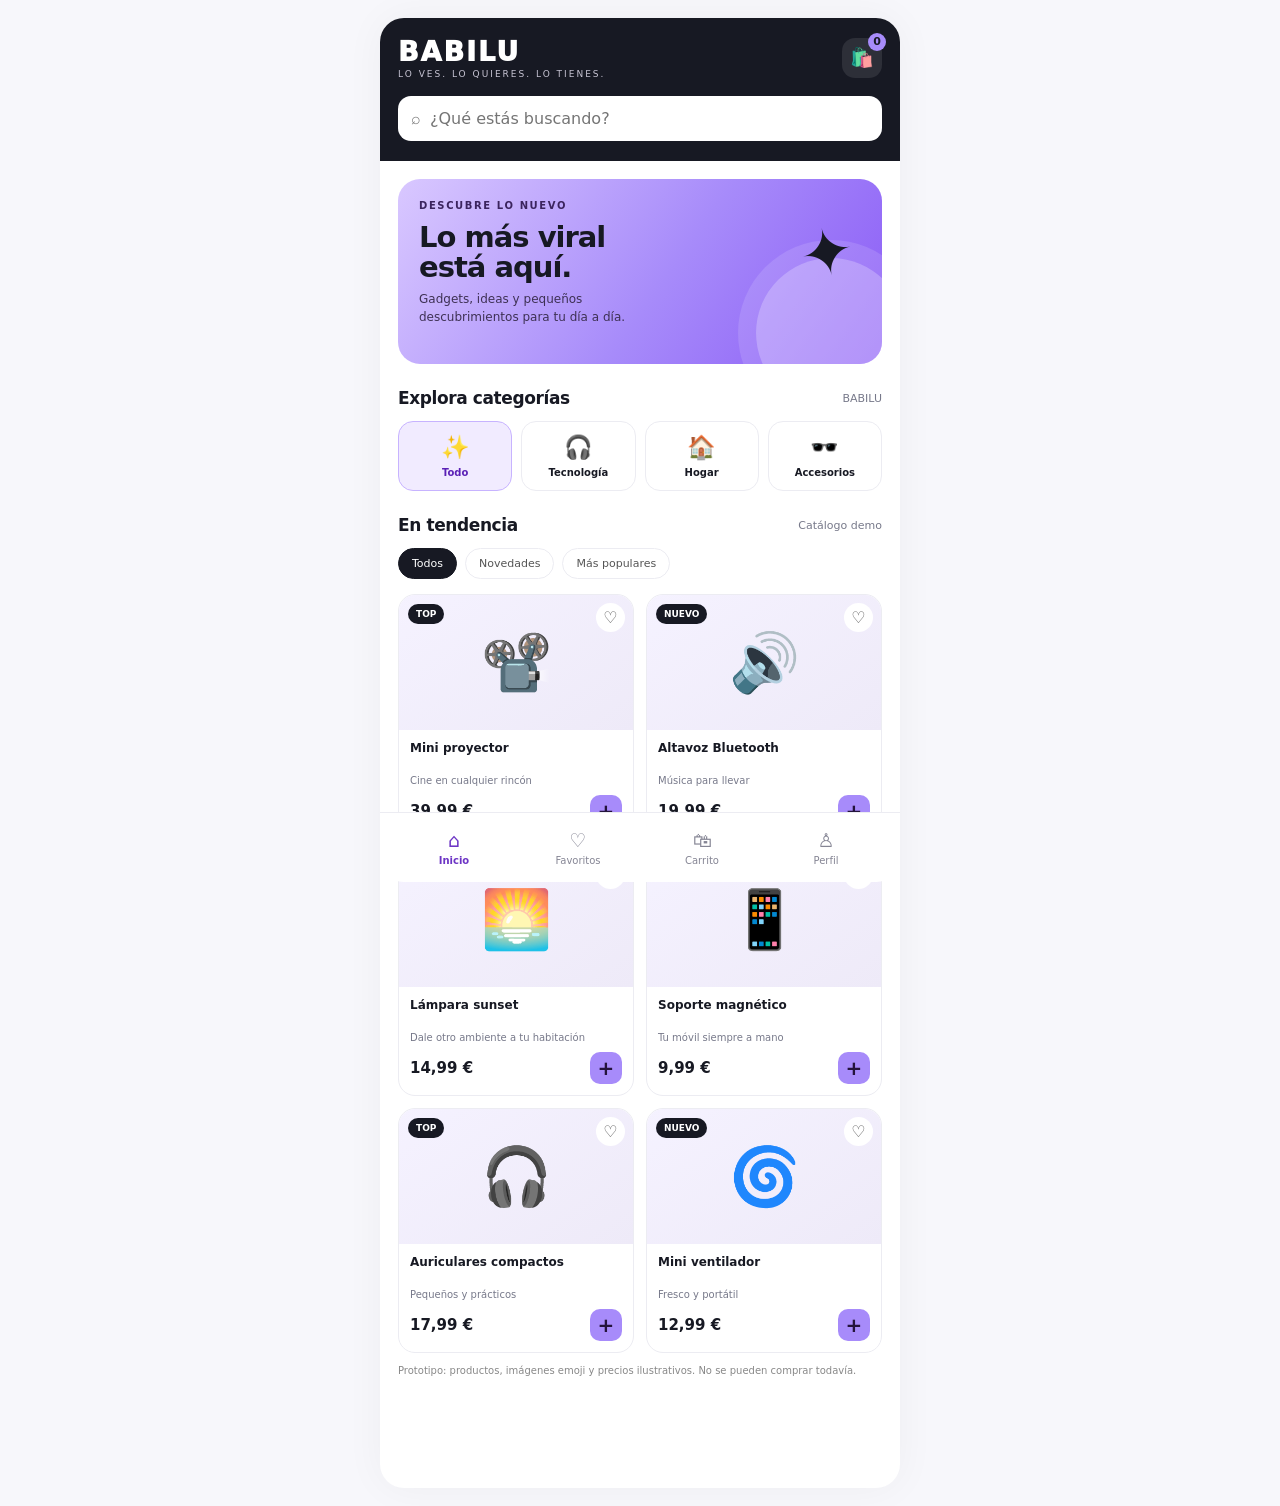
==== index.html @ 2ee62266 "Add files via upload" ====
<!DOCTYPE html>
<html lang="es">
<head>
<meta charset="UTF-8">
<meta name="viewport" content="width=device-width, initial-scale=1, viewport-fit=cover">
<meta name="theme-color" content="#171923">
<meta name="description" content="BABILU: descubre gadgets y productos virales.">
<link rel="manifest" href="manifest.webmanifest">
<title>BABILU — Lo ves. Lo quieres.</title>
<style>
:root{--ink:#171923;--purple:#a78bfa;--purple-dark:#7c3aed;--bg:#f7f7fb;--muted:#77798a;--line:#ececf2;--white:#fff}
*{box-sizing:border-box}body{margin:0;background:var(--bg);color:var(--ink);font-family:Inter,ui-sans-serif,system-ui,-apple-system,BlinkMacSystemFont,"Segoe UI",sans-serif}
button,input{font:inherit}button{cursor:pointer}.app{max-width:520px;min-height:100vh;margin:auto;background:#fff;box-shadow:0 0 40px #1719230b;padding-bottom:82px}
header{background:var(--ink);color:#fff;padding:18px 18px 20px;position:sticky;top:0;z-index:5}
.top{display:flex;align-items:center;justify-content:space-between}.logo{font-size:27px;font-weight:950;letter-spacing:2px}.tag{font-size:9px;letter-spacing:2px;color:#c8c5d4;margin-top:2px}.iconbtn{border:0;background:#ffffff18;color:#fff;width:40px;height:40px;border-radius:13px;font-size:19px;position:relative}
.count{position:absolute;right:-4px;top:-5px;background:var(--purple);color:#171923;border-radius:20px;min-width:18px;height:18px;font-size:11px;font-weight:800;display:grid;place-items:center}
.search{margin-top:17px;background:#fff;border-radius:13px;display:flex;align-items:center;padding:0 13px;gap:9px;color:#777}.search input{border:0;outline:0;width:100%;padding:13px 0;color:#171923;background:transparent}
main{padding:18px}.hero{background:linear-gradient(125deg,#d9c8ff,#a78bfa 55%,#8b5cf6);border-radius:22px;padding:21px;overflow:hidden;position:relative;min-height:185px}
.eyebrow{font-size:10px;font-weight:900;letter-spacing:1.6px;color:#3b245e}.hero h1{font-size:29px;line-height:1.02;max-width:245px;margin:12px 0 8px;letter-spacing:-1px}.hero p{font-size:12px;max-width:220px;margin:0;color:#3e3154;line-height:1.5}.hero .orb{position:absolute;width:150px;height:150px;border-radius:50%;background:#ffffff55;right:-24px;bottom:-44px;box-shadow:0 0 0 18px #ffffff20}.hero .spark{position:absolute;right:28px;top:37px;font-size:64px;transform:rotate(-12deg)}
.sectionhead{display:flex;justify-content:space-between;align-items:center;margin:24px 0 13px}.sectionhead h2{font-size:17px;margin:0;letter-spacing:-.4px}.sub{font-size:11px;color:var(--muted)}
.categories{display:grid;grid-template-columns:repeat(4,1fr);gap:9px}.cat{border:1px solid var(--line);background:#fff;border-radius:15px;padding:12px 4px;text-align:center;color:var(--ink);font-size:10px;font-weight:750}.cat .emoji{display:block;font-size:23px;margin-bottom:6px}.cat.active{background:#f1ebff;border-color:#c7b3ff;color:#5b21b6}
.filters{display:flex;gap:8px;overflow:auto;padding-bottom:3px}.chip{white-space:nowrap;border:1px solid var(--line);background:#fff;border-radius:30px;padding:8px 13px;font-size:11px;color:#555}.chip.active{background:var(--ink);color:#fff;border-color:var(--ink)}
.products{display:grid;grid-template-columns:repeat(2,minmax(0,1fr));gap:12px}.product{border:1px solid var(--line);border-radius:17px;overflow:hidden;background:#fff;min-width:0}.visual{height:135px;display:grid;place-items:center;background:linear-gradient(145deg,#f5f2ff,#eeeaf8);font-size:57px;position:relative}.pill{position:absolute;top:9px;left:9px;background:#171923;color:#fff;border-radius:30px;padding:5px 8px;font-size:9px;font-weight:800}.heart{position:absolute;right:8px;top:8px;border:0;border-radius:50%;width:29px;height:29px;background:#fff;color:#555;font-size:16px}.heart.on{color:#e34d78}.info{padding:11px}.name{font-size:12px;font-weight:750;min-height:30px}.desc{font-size:10px;color:var(--muted);margin:4px 0 9px}.priceRow{display:flex;align-items:center;justify-content:space-between;gap:4px}.price{font-size:15px;font-weight:900}.add{border:0;background:var(--purple);color:#24133c;border-radius:10px;width:32px;height:32px;font-size:20px;font-weight:800}
.bottom{position:fixed;bottom:0;left:50%;transform:translateX(-50%);width:min(520px,100%);height:70px;padding:8px 12px calc(8px + env(safe-area-inset-bottom));background:#fff;border-top:1px solid var(--line);display:grid;grid-template-columns:repeat(4,1fr);z-index:10}.nav{border:0;background:transparent;color:#858594;font-size:10px;display:flex;flex-direction:column;align-items:center;justify-content:center;gap:4px}.nav b{font-size:19px;font-weight:500}.nav.active{color:#6d35c5;font-weight:850}
.panel{display:none}.panel.active{display:block}.empty{text-align:center;padding:45px 15px;color:var(--muted)}.empty .big{font-size:45px}.empty h3{color:var(--ink);margin:10px 0 5px}.cartrow{display:flex;align-items:center;gap:12px;border-bottom:1px solid var(--line);padding:13px 0}.miniemoji{width:54px;height:54px;border-radius:13px;background:#f1edfb;display:grid;place-items:center;font-size:27px}.grow{flex:1}.qty{display:flex;align-items:center;gap:9px}.qty button{border:1px solid var(--line);background:white;border-radius:8px;width:27px;height:27px}.primary{border:0;background:var(--ink);color:#fff;border-radius:13px;padding:14px;width:100%;font-weight:800;margin-top:15px}.note{font-size:10px;color:#888;line-height:1.5;margin-top:10px}.profilebox{background:#f5f1ff;border-radius:18px;padding:18px}.profilebox h2{margin:0 0 5px}.profilebox p{font-size:12px;color:#665b79;line-height:1.5}
@media(min-width:520px){body{padding:18px 0}.app{border-radius:24px;overflow:hidden;min-height:calc(100vh - 36px)}.bottom{bottom:18px;border-radius:0 0 24px 24px}}
</style>
</head>
<body>
<div class="app">
<header>
  <div class="top">
    <div><div class="logo">BABILU</div><div class="tag">LO VES. LO QUIERES. LO TIENES.</div></div>
    <button class="iconbtn" aria-label="Ver carrito" onclick="show('cart')">🛍️<span class="count" id="count">0</span></button>
  </div>
  <label class="search">⌕ <input id="search" placeholder="¿Qué estás buscando?" oninput="renderProducts()"></label>
</header>
<main>
<section class="panel active" id="home">
  <div class="hero"><div class="eyebrow">DESCUBRE LO NUEVO</div><h1>Lo más viral está aquí.</h1><p>Gadgets, ideas y pequeños descubrimientos para tu día a día.</p><div class="orb"></div><div class="spark">✦</div></div>
  <div class="sectionhead"><h2>Explora categorías</h2><span class="sub">BABILU</span></div>
  <div class="categories" id="categories">
    <button class="cat active" onclick="setCategory('Todos',this)"><span class="emoji">✨</span>Todo</button>
    <button class="cat" onclick="setCategory('Tecnología',this)"><span class="emoji">🎧</span>Tecnología</button>
    <button class="cat" onclick="setCategory('Hogar',this)"><span class="emoji">🏠</span>Hogar</button>
    <button class="cat" onclick="setCategory('Accesorios',this)"><span class="emoji">🕶️</span>Accesorios</button>
  </div>
  <div class="sectionhead"><h2>En tendencia</h2><span class="sub">Catálogo demo</span></div>
  <div class="filters">
    <button class="chip active" onclick="setFilter('Todos',this)">Todos</button>
    <button class="chip" onclick="setFilter('Novedad',this)">Novedades</button>
    <button class="chip" onclick="setFilter('Popular',this)">Más populares</button>
  </div>
  <div class="products" id="products" style="margin-top:12px"></div>
  <p class="note">Prototipo: productos, imágenes emoji y precios ilustrativos. No se pueden comprar todavía.</p>
</section>
<section class="panel" id="cart">
  <div class="sectionhead"><h2>Tu carrito</h2><span class="sub" id="cartcount">0 artículos</span></div>
  <div id="cartitems"></div><div id="carttotal"></div>
  <p class="note">El checkout y los pagos se conectarán cuando configuremos un proveedor de pagos y el negocio esté listo para vender.</p>
</section>
<section class="panel" id="favs">
  <div class="sectionhead"><h2>Tus favoritos</h2></div><div class="products" id="favoriteitems"></div>
</section>
<section class="panel" id="profile">
  <div class="profilebox"><h2>Hola, bienvenido a BABILU 👋</h2><p>Tu espacio para descubrir productos que están dando que hablar.</p></div>
  <div class="sectionhead"><h2>Tu cuenta</h2></div>
  <div class="cartrow"><div class="miniemoji">📦</div><div class="grow"><b>Mis pedidos</b><div class="sub">Aquí aparecerán tus compras.</div></div>›</div>
  <div class="cartrow"><div class="miniemoji">❤️</div><div class="grow"><b>Lista de favoritos</b><div class="sub">Guarda productos para después.</div></div>›</div>
  <p class="note">El registro de clientes se añadirá en una siguiente fase.</p>
</section>
</main>
<nav class="bottom">
  <button class="nav active" onclick="show('home',this)"><b>⌂</b>Inicio</button>
  <button class="nav" onclick="show('favs',this)"><b>♡</b>Favoritos</button>
  <button class="nav" onclick="show('cart',this)"><b>🛍</b>Carrito</button>
  <button class="nav" onclick="show('profile',this)"><b>♙</b>Perfil</button>
</nav>
</div>
<script>
const products=[
{id:1,name:"Mini proyector",desc:"Cine en cualquier rincón",price:39.99,emoji:"📽️",cat:"Tecnología",tag:"Popular"},
{id:2,name:"Altavoz Bluetooth",desc:"Música para llevar",price:19.99,emoji:"🔊",cat:"Tecnología",tag:"Novedad"},
{id:3,name:"Lámpara sunset",desc:"Dale otro ambiente a tu habitación",price:14.99,emoji:"🌅",cat:"Hogar",tag:"Popular"},
{id:4,name:"Soporte magnético",desc:"Tu móvil siempre a mano",price:9.99,emoji:"📱",cat:"Accesorios",tag:"Novedad"},
{id:5,name:"Auriculares compactos",desc:"Pequeños y prácticos",price:17.99,emoji:"🎧",cat:"Tecnología",tag:"Popular"},
{id:6,name:"Mini ventilador",desc:"Fresco y portátil",price:12.99,emoji:"🌀",cat:"Hogar",tag:"Novedad"}
];
let cart=JSON.parse(localStorage.getItem("babilu_cart")||"{}");
let favorites=JSON.parse(localStorage.getItem("babilu_favs")||"[]");
let category="Todos",filter="Todos",page="home";
const money=n=>n.toLocaleString("es-ES",{style:"currency",currency:"EUR"});
function save(){localStorage.setItem("babilu_cart",JSON.stringify(cart));localStorage.setItem("babilu_favs",JSON.stringify(favorites));updateCount()}
function updateCount(){document.getElementById("count").textContent=Object.values(cart).reduce((a,b)=>a+b,0)}
function card(p){return `<article class="product"><div class="visual"><span>${p.emoji}</span><span class="pill">${p.tag==="Popular"?"TOP": "NUEVO"}</span><button class="heart ${favorites.includes(p.id)?"on":""}" onclick="toggleFav(${p.id})">${favorites.includes(p.id)?"♥":"♡"}</button></div><div class="info"><div class="name">${p.name}</div><div class="desc">${p.desc}</div><div class="priceRow"><span class="price">${money(p.price)}</span><button class="add" onclick="add(${p.id})" aria-label="Añadir ${p.name}">+</button></div></div></article>`}
function renderProducts(){let q=(document.getElementById("search").value||"").toLowerCase();let list=products.filter(p=>(category==="Todos"||p.cat===category)&&(filter==="Todos"||p.tag===filter)&&(p.name+" "+p.desc+" "+p.cat).toLowerCase().includes(q));document.getElementById("products").innerHTML=list.length?list.map(card).join(""):'<div class="empty" style="grid-column:1/-1">No encontramos productos con esa búsqueda.</div>'}
function setCategory(c,el){category=c;document.querySelectorAll(".cat").forEach(x=>x.classList.remove("active"));el.classList.add("active");renderProducts()}
function setFilter(f,el){filter=f;document.querySelectorAll(".chip").forEach(x=>x.classList.remove("active"));el.classList.add("active");renderProducts()}
function add(id){cart[id]=(cart[id]||0)+1;save();renderCart();toast("Añadido al carrito")}
function toggleFav(id){favorites=favorites.includes(id)?favorites.filter(x=>x!==id):[...favorites,id];save();renderProducts();renderFavs()}
function renderCart(){let entries=Object.entries(cart).filter(([id,q])=>q>0);document.getElementById("cartcount").textContent=entries.reduce((a,[id,q])=>a+q,0)+" artículos";document.getElementById("cartitems").innerHTML=entries.length?entries.map(([id,q])=>{let p=products.find(x=>x.id==id);return `<div class="cartrow"><div class="miniemoji">${p.emoji}</div><div class="grow"><b>${p.name}</b><div class="sub">${money(p.price)}</div></div><div class="qty"><button onclick="changeQty(${id},-1)">−</button><b>${q}</b><button onclick="changeQty(${id},1)">+</button></div></div>`}).join(""):'<div class="empty"><div class="big">🛍️</div><h3>Tu carrito está vacío</h3><div>Cuando añadas algo, aparecerá aquí.</div></div>';let total=entries.reduce((s,[id,q])=>s+products.find(p=>p.id==id).price*q,0);document.getElementById("carttotal").innerHTML=entries.length?`<div class="sectionhead"><b>Total estimado</b><strong>${money(total)}</strong></div><button class="primary" onclick="alert('¡Esta es una demo! Los pagos se activarán en una siguiente fase.')">Continuar (demo)</button>`:""}
function changeQty(id,d){cart[id]=(cart[id]||0)+d;if(cart[id]<=0)delete cart[id];save();renderCart()}
function renderFavs(){let list=products.filter(p=>favorites.includes(p.id));document.getElementById("favoriteitems").innerHTML=list.length?list.map(card).join(""):'<div class="empty" style="grid-column:1/-1"><div class="big">♡</div><h3>Aún no tienes favoritos</h3><div>Toca el corazón de un producto para guardarlo.</div></div>'}
function show(id,el){page=id;document.querySelectorAll(".panel").forEach(x=>x.classList.remove("active"));document.getElementById(id).classList.add("active");document.querySelectorAll(".nav").forEach(x=>x.classList.remove("active"));if(el)el.classList.add("active");else{let idx={home:0,favs:1,cart:2,profile:3}[id];document.querySelectorAll(".nav")[idx].classList.add("active")}if(id==="cart")renderCart();if(id==="favs")renderFavs();window.scrollTo({top:0,behavior:"smooth"})}
let toastTimer;function toast(msg){let t=document.getElementById("toast");t.textContent=msg;t.style.opacity=1;clearTimeout(toastTimer);toastTimer=setTimeout(()=>t.style.opacity=0,1300)}
updateCount();renderProducts();renderCart();renderFavs();
</script>
<div id="toast" style="position:fixed;bottom:86px;left:50%;transform:translateX(-50%);background:#171923;color:#fff;padding:10px 16px;border-radius:30px;font-size:12px;opacity:0;transition:opacity .2s;pointer-events:none;z-index:20"></div>
<script>
if("serviceWorker" in navigator && location.protocol.startsWith("http")){window.addEventListener("load",()=>navigator.serviceWorker.register("./sw.js").catch(()=>{}))}
</script>
</body>
</html>
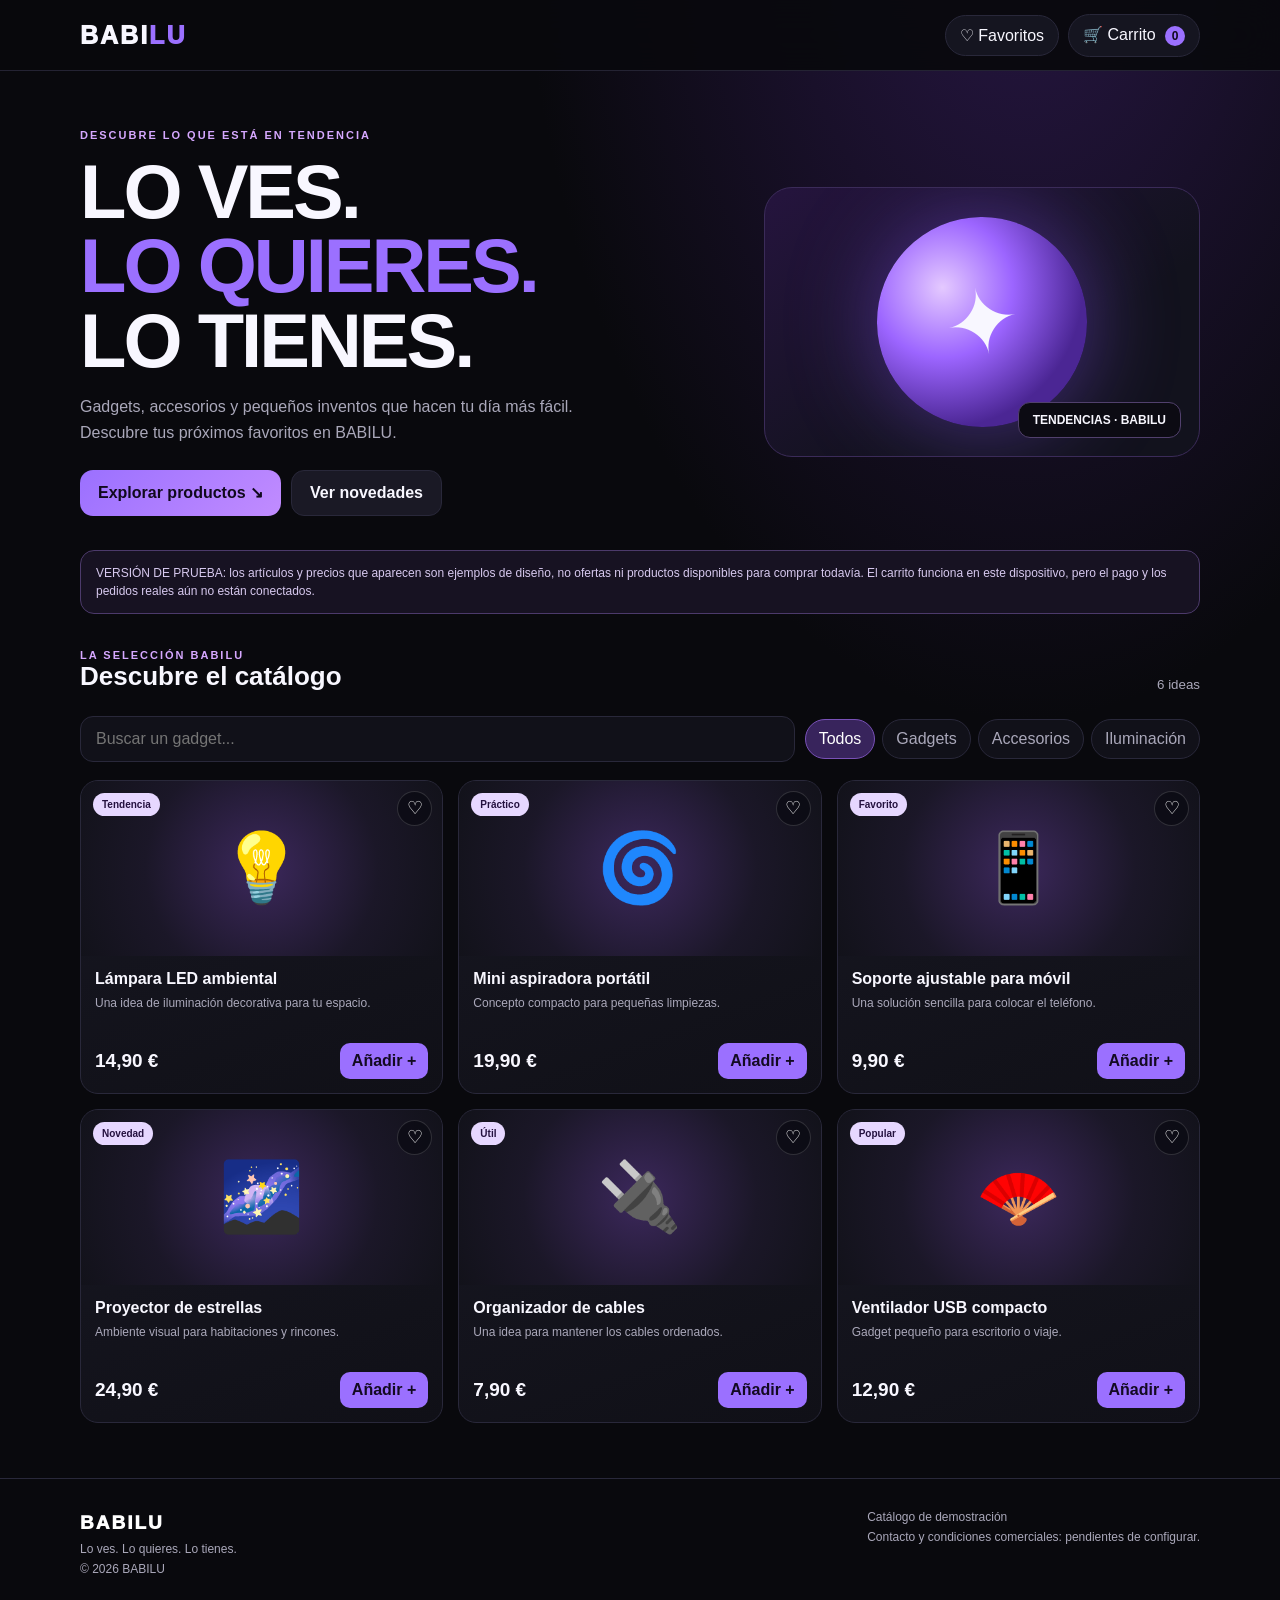
==== commit b796fb01: "Add files via upload" ====
--- a/index.html
+++ b/index.html
@@ -1,113 +1,68 @@
-<!DOCTYPE html>
+<!doctype html>
 <html lang="es">
 <head>
-<meta charset="UTF-8">
-<meta name="viewport" content="width=device-width, initial-scale=1, viewport-fit=cover">
-<meta name="theme-color" content="#171923">
-<meta name="description" content="BABILU: descubre gadgets y productos virales.">
+<meta charset="utf-8">
+<meta name="viewport" content="width=device-width,initial-scale=1,viewport-fit=cover">
+<meta name="theme-color" content="#09090d">
+<meta name="description" content="BABILU: gadgets y productos que marcan tendencia.">
 <link rel="manifest" href="manifest.webmanifest">
-<title>BABILU — Lo ves. Lo quieres.</title>
+<link rel="icon" href="icon.svg" type="image/svg+xml">
+<title>BABILU — Lo ves. Lo quieres. Lo tienes.</title>
 <style>
-:root{--ink:#171923;--purple:#a78bfa;--purple-dark:#7c3aed;--bg:#f7f7fb;--muted:#77798a;--line:#ececf2;--white:#fff}
-*{box-sizing:border-box}body{margin:0;background:var(--bg);color:var(--ink);font-family:Inter,ui-sans-serif,system-ui,-apple-system,BlinkMacSystemFont,"Segoe UI",sans-serif}
-button,input{font:inherit}button{cursor:pointer}.app{max-width:520px;min-height:100vh;margin:auto;background:#fff;box-shadow:0 0 40px #1719230b;padding-bottom:82px}
-header{background:var(--ink);color:#fff;padding:18px 18px 20px;position:sticky;top:0;z-index:5}
-.top{display:flex;align-items:center;justify-content:space-between}.logo{font-size:27px;font-weight:950;letter-spacing:2px}.tag{font-size:9px;letter-spacing:2px;color:#c8c5d4;margin-top:2px}.iconbtn{border:0;background:#ffffff18;color:#fff;width:40px;height:40px;border-radius:13px;font-size:19px;position:relative}
-.count{position:absolute;right:-4px;top:-5px;background:var(--purple);color:#171923;border-radius:20px;min-width:18px;height:18px;font-size:11px;font-weight:800;display:grid;place-items:center}
-.search{margin-top:17px;background:#fff;border-radius:13px;display:flex;align-items:center;padding:0 13px;gap:9px;color:#777}.search input{border:0;outline:0;width:100%;padding:13px 0;color:#171923;background:transparent}
-main{padding:18px}.hero{background:linear-gradient(125deg,#d9c8ff,#a78bfa 55%,#8b5cf6);border-radius:22px;padding:21px;overflow:hidden;position:relative;min-height:185px}
-.eyebrow{font-size:10px;font-weight:900;letter-spacing:1.6px;color:#3b245e}.hero h1{font-size:29px;line-height:1.02;max-width:245px;margin:12px 0 8px;letter-spacing:-1px}.hero p{font-size:12px;max-width:220px;margin:0;color:#3e3154;line-height:1.5}.hero .orb{position:absolute;width:150px;height:150px;border-radius:50%;background:#ffffff55;right:-24px;bottom:-44px;box-shadow:0 0 0 18px #ffffff20}.hero .spark{position:absolute;right:28px;top:37px;font-size:64px;transform:rotate(-12deg)}
-.sectionhead{display:flex;justify-content:space-between;align-items:center;margin:24px 0 13px}.sectionhead h2{font-size:17px;margin:0;letter-spacing:-.4px}.sub{font-size:11px;color:var(--muted)}
-.categories{display:grid;grid-template-columns:repeat(4,1fr);gap:9px}.cat{border:1px solid var(--line);background:#fff;border-radius:15px;padding:12px 4px;text-align:center;color:var(--ink);font-size:10px;font-weight:750}.cat .emoji{display:block;font-size:23px;margin-bottom:6px}.cat.active{background:#f1ebff;border-color:#c7b3ff;color:#5b21b6}
-.filters{display:flex;gap:8px;overflow:auto;padding-bottom:3px}.chip{white-space:nowrap;border:1px solid var(--line);background:#fff;border-radius:30px;padding:8px 13px;font-size:11px;color:#555}.chip.active{background:var(--ink);color:#fff;border-color:var(--ink)}
-.products{display:grid;grid-template-columns:repeat(2,minmax(0,1fr));gap:12px}.product{border:1px solid var(--line);border-radius:17px;overflow:hidden;background:#fff;min-width:0}.visual{height:135px;display:grid;place-items:center;background:linear-gradient(145deg,#f5f2ff,#eeeaf8);font-size:57px;position:relative}.pill{position:absolute;top:9px;left:9px;background:#171923;color:#fff;border-radius:30px;padding:5px 8px;font-size:9px;font-weight:800}.heart{position:absolute;right:8px;top:8px;border:0;border-radius:50%;width:29px;height:29px;background:#fff;color:#555;font-size:16px}.heart.on{color:#e34d78}.info{padding:11px}.name{font-size:12px;font-weight:750;min-height:30px}.desc{font-size:10px;color:var(--muted);margin:4px 0 9px}.priceRow{display:flex;align-items:center;justify-content:space-between;gap:4px}.price{font-size:15px;font-weight:900}.add{border:0;background:var(--purple);color:#24133c;border-radius:10px;width:32px;height:32px;font-size:20px;font-weight:800}
-.bottom{position:fixed;bottom:0;left:50%;transform:translateX(-50%);width:min(520px,100%);height:70px;padding:8px 12px calc(8px + env(safe-area-inset-bottom));background:#fff;border-top:1px solid var(--line);display:grid;grid-template-columns:repeat(4,1fr);z-index:10}.nav{border:0;background:transparent;color:#858594;font-size:10px;display:flex;flex-direction:column;align-items:center;justify-content:center;gap:4px}.nav b{font-size:19px;font-weight:500}.nav.active{color:#6d35c5;font-weight:850}
-.panel{display:none}.panel.active{display:block}.empty{text-align:center;padding:45px 15px;color:var(--muted)}.empty .big{font-size:45px}.empty h3{color:var(--ink);margin:10px 0 5px}.cartrow{display:flex;align-items:center;gap:12px;border-bottom:1px solid var(--line);padding:13px 0}.miniemoji{width:54px;height:54px;border-radius:13px;background:#f1edfb;display:grid;place-items:center;font-size:27px}.grow{flex:1}.qty{display:flex;align-items:center;gap:9px}.qty button{border:1px solid var(--line);background:white;border-radius:8px;width:27px;height:27px}.primary{border:0;background:var(--ink);color:#fff;border-radius:13px;padding:14px;width:100%;font-weight:800;margin-top:15px}.note{font-size:10px;color:#888;line-height:1.5;margin-top:10px}.profilebox{background:#f5f1ff;border-radius:18px;padding:18px}.profilebox h2{margin:0 0 5px}.profilebox p{font-size:12px;color:#665b79;line-height:1.5}
-@media(min-width:520px){body{padding:18px 0}.app{border-radius:24px;overflow:hidden;min-height:calc(100vh - 36px)}.bottom{bottom:18px;border-radius:0 0 24px 24px}}
+:root{--bg:#09090d;--panel:#111119;--panel2:#181824;--line:#29283a;--text:#f8f7ff;--muted:#aaa8ba;--purple:#9b70ff;--purple2:#7146df;--pink:#d6a8ff;--green:#7de0b0;--r:20px}
+*{box-sizing:border-box}html{scroll-behavior:smooth}body{margin:0;background:radial-gradient(ellipse at 80% -10%,#291747 0,transparent 35%),var(--bg);color:var(--text);font-family:Inter,-apple-system,BlinkMacSystemFont,"Segoe UI",sans-serif}
+button,input{font:inherit}button{cursor:pointer}.wrap{width:min(1120px,92%);margin:auto}
+header{position:sticky;top:0;z-index:10;background:#09090deF;backdrop-filter:blur(18px);border-bottom:1px solid #242333}
+.nav{height:70px;display:flex;align-items:center;justify-content:space-between;gap:14px}.brand{font-weight:950;letter-spacing:2px;font-size:25px}.brand span{color:var(--purple)}.navright{display:flex;gap:9px;align-items:center}
+.pill{border:1px solid var(--line);background:#151520;color:var(--text);border-radius:999px;padding:10px 14px}.cartbtn{position:relative}.count{display:inline-grid;place-items:center;background:var(--purple);color:#10091e;border-radius:99px;min-width:20px;height:20px;font-size:12px;font-weight:900;margin-left:5px}
+.hero{padding:58px 0 34px;display:grid;grid-template-columns:1.2fr .8fr;gap:30px;align-items:center}.eyebrow{color:var(--pink);text-transform:uppercase;letter-spacing:2px;font-size:11px;font-weight:800}.hero h1{font-size:clamp(40px,7vw,76px);line-height:.98;letter-spacing:-3px;margin:14px 0}.hero h1 em{font-style:normal;color:var(--purple)}.hero p{color:var(--muted);font-size:16px;line-height:1.6;max-width:520px}.actions{display:flex;gap:10px;flex-wrap:wrap;margin-top:24px}.primary,.secondary{border:0;border-radius:13px;padding:13px 18px;font-weight:850}.primary{background:linear-gradient(135deg,var(--purple),#c18cff);color:#10091e}.secondary{background:#1a1925;color:var(--text);border:1px solid var(--line)}
+.heroart{min-height:270px;border:1px solid #3b2b59;border-radius:28px;background:linear-gradient(145deg,#25143e,#12121d 65%);display:grid;place-items:center;position:relative;overflow:hidden}.orb{width:210px;height:210px;border-radius:50%;background:radial-gradient(circle at 35% 30%,#e4c9ff,#9c65ff 35%,#4b2694 70%);box-shadow:0 0 90px #8b55ff77;display:grid;place-items:center;font-size:90px;transform:rotate(-12deg)}.sticker{position:absolute;right:18px;bottom:18px;background:#0c0b13;border:1px solid #51406d;padding:10px 14px;border-radius:12px;font-size:12px;font-weight:800}
+.toolbar{display:flex;gap:10px;align-items:center;justify-content:space-between;flex-wrap:wrap;margin:24px 0 18px}.search{flex:1;min-width:220px;background:var(--panel);border:1px solid var(--line);border-radius:13px;color:white;padding:13px 15px;outline:none}.search:focus{border-color:var(--purple)}.filters{display:flex;gap:7px;overflow:auto;padding:2px 0}.filter{white-space:nowrap;border:1px solid var(--line);background:var(--panel);color:var(--muted);border-radius:99px;padding:10px 13px}.filter.active{background:#38245c;color:white;border-color:#7951b7}
+.sectionhead{display:flex;align-items:end;justify-content:space-between;margin:35px 0 16px}.sectionhead h2{margin:0;font-size:26px}.sectionhead small{color:var(--muted)}
+.grid{display:grid;grid-template-columns:repeat(3,1fr);gap:15px;padding-bottom:55px}.product{background:linear-gradient(160deg,#171722,#101017);border:1px solid var(--line);border-radius:18px;overflow:hidden;position:relative}.visual{height:175px;display:grid;place-items:center;background:radial-gradient(circle at 50% 50%,#3c285c,#1b1728 58%,#12121a);font-size:68px;position:relative}.tag{position:absolute;top:12px;left:12px;background:#e6d7ff;color:#24113f;border-radius:99px;padding:6px 9px;font-size:10px;font-weight:900}.heart{position:absolute;top:10px;right:10px;background:#0b0a12b8;border:1px solid #ffffff25;color:white;border-radius:50%;width:35px;height:35px;font-size:18px}.pbody{padding:14px}.pbody h3{margin:0 0 7px;font-size:16px}.pbody p{margin:0;color:var(--muted);font-size:12px;line-height:1.45;min-height:34px}.priceRow{display:flex;align-items:center;justify-content:space-between;margin-top:14px;gap:8px}.price{font-weight:900;font-size:19px}.add{background:var(--purple);color:#130a22;border:0;border-radius:10px;padding:9px 12px;font-weight:900}
+.note{border:1px solid #4c3a6b;background:#171222;border-radius:14px;padding:13px 15px;color:#d7c9ef;font-size:12px;line-height:1.5;margin:0 0 30px}
+footer{border-top:1px solid var(--line);padding:28px 0 40px;color:var(--muted);font-size:12px;line-height:1.7}.footrow{display:flex;justify-content:space-between;gap:20px;flex-wrap:wrap}.footbrand{font-size:19px;color:white;font-weight:950;letter-spacing:2px}
+.overlay{position:fixed;inset:0;background:#000a;z-index:20;display:none;justify-content:flex-end}.overlay.open{display:flex}.drawer{width:min(430px,100%);height:100%;background:#111119;border-left:1px solid var(--line);padding:22px;overflow:auto}.drawhead{display:flex;justify-content:space-between;align-items:center}.drawhead h2{margin:0}.close{background:#242333;border:0;color:white;border-radius:10px;padding:9px 12px}.cartitem{display:flex;justify-content:space-between;gap:12px;border-bottom:1px solid var(--line);padding:14px 0}.cartitem small{color:var(--muted)}.qty{display:flex;align-items:center;gap:8px}.qty button{border:1px solid var(--line);background:#242333;color:white;border-radius:8px;width:27px;height:27px}.total{display:flex;justify-content:space-between;font-weight:900;font-size:20px;margin:20px 0}.full{width:100%}.empty{color:var(--muted);padding:35px 0;text-align:center}
+@media(max-width:760px){.hero{grid-template-columns:1fr;padding-top:38px}.heroart{min-height:210px}.orb{width:155px;height:155px;font-size:65px}.grid{grid-template-columns:repeat(2,minmax(0,1fr));gap:10px}.visual{height:135px;font-size:55px}.pbody{padding:11px}.pbody h3{font-size:14px}.price{font-size:16px}.add{padding:8px 9px}.sectionhead h2{font-size:22px}}
+@media(max-width:380px){.grid{grid-template-columns:1fr}.visual{height:160px}}
 </style>
 </head>
 <body>
-<div class="app">
-<header>
-  <div class="top">
-    <div><div class="logo">BABILU</div><div class="tag">LO VES. LO QUIERES. LO TIENES.</div></div>
-    <button class="iconbtn" aria-label="Ver carrito" onclick="show('cart')">🛍️<span class="count" id="count">0</span></button>
-  </div>
-  <label class="search">⌕ <input id="search" placeholder="¿Qué estás buscando?" oninput="renderProducts()"></label>
-</header>
-<main>
-<section class="panel active" id="home">
-  <div class="hero"><div class="eyebrow">DESCUBRE LO NUEVO</div><h1>Lo más viral está aquí.</h1><p>Gadgets, ideas y pequeños descubrimientos para tu día a día.</p><div class="orb"></div><div class="spark">✦</div></div>
-  <div class="sectionhead"><h2>Explora categorías</h2><span class="sub">BABILU</span></div>
-  <div class="categories" id="categories">
-    <button class="cat active" onclick="setCategory('Todos',this)"><span class="emoji">✨</span>Todo</button>
-    <button class="cat" onclick="setCategory('Tecnología',this)"><span class="emoji">🎧</span>Tecnología</button>
-    <button class="cat" onclick="setCategory('Hogar',this)"><span class="emoji">🏠</span>Hogar</button>
-    <button class="cat" onclick="setCategory('Accesorios',this)"><span class="emoji">🕶️</span>Accesorios</button>
-  </div>
-  <div class="sectionhead"><h2>En tendencia</h2><span class="sub">Catálogo demo</span></div>
-  <div class="filters">
-    <button class="chip active" onclick="setFilter('Todos',this)">Todos</button>
-    <button class="chip" onclick="setFilter('Novedad',this)">Novedades</button>
-    <button class="chip" onclick="setFilter('Popular',this)">Más populares</button>
-  </div>
-  <div class="products" id="products" style="margin-top:12px"></div>
-  <p class="note">Prototipo: productos, imágenes emoji y precios ilustrativos. No se pueden comprar todavía.</p>
-</section>
-<section class="panel" id="cart">
-  <div class="sectionhead"><h2>Tu carrito</h2><span class="sub" id="cartcount">0 artículos</span></div>
-  <div id="cartitems"></div><div id="carttotal"></div>
-  <p class="note">El checkout y los pagos se conectarán cuando configuremos un proveedor de pagos y el negocio esté listo para vender.</p>
-</section>
-<section class="panel" id="favs">
-  <div class="sectionhead"><h2>Tus favoritos</h2></div><div class="products" id="favoriteitems"></div>
-</section>
-<section class="panel" id="profile">
-  <div class="profilebox"><h2>Hola, bienvenido a BABILU 👋</h2><p>Tu espacio para descubrir productos que están dando que hablar.</p></div>
-  <div class="sectionhead"><h2>Tu cuenta</h2></div>
-  <div class="cartrow"><div class="miniemoji">📦</div><div class="grow"><b>Mis pedidos</b><div class="sub">Aquí aparecerán tus compras.</div></div>›</div>
-  <div class="cartrow"><div class="miniemoji">❤️</div><div class="grow"><b>Lista de favoritos</b><div class="sub">Guarda productos para después.</div></div>›</div>
-  <p class="note">El registro de clientes se añadirá en una siguiente fase.</p>
-</section>
+<header><div class="wrap nav"><div class="brand">BABI<span>LU</span></div><div class="navright"><button class="pill" id="favToggle">♡ Favoritos</button><button class="pill cartbtn" id="openCart">🛒 Carrito <span class="count" id="cartCount">0</span></button></div></div></header>
+<main class="wrap">
+<section class="hero"><div><div class="eyebrow">Descubre lo que está en tendencia</div><h1>LO VES.<br><em>LO QUIERES.</em><br>LO TIENES.</h1><p>Gadgets, accesorios y pequeños inventos que hacen tu día más fácil. Descubre tus próximos favoritos en BABILU.</p><div class="actions"><button class="primary" onclick="document.querySelector('#catalogo').scrollIntoView({behavior:'smooth'})">Explorar productos ↘</button><button class="secondary" onclick="setCategory('Todos')">Ver novedades</button></div></div><div class="heroart"><div class="orb">✦</div><div class="sticker">TENDENCIAS · BABILU</div></div></section>
+<div class="note">VERSIÓN DE PRUEBA: los artículos y precios que aparecen son ejemplos de diseño, no ofertas ni productos disponibles para comprar todavía. El carrito funciona en este dispositivo, pero el pago y los pedidos reales aún no están conectados.</div>
+<section id="catalogo"><div class="sectionhead"><div><div class="eyebrow">La selección BABILU</div><h2>Descubre el catálogo</h2></div><small id="resultCount">6 ideas</small></div>
+<div class="toolbar"><input class="search" id="search" placeholder="Buscar un gadget..." aria-label="Buscar productos"><div class="filters" id="filters"></div></div><div class="grid" id="products"></div></section>
 </main>
-<nav class="bottom">
-  <button class="nav active" onclick="show('home',this)"><b>⌂</b>Inicio</button>
-  <button class="nav" onclick="show('favs',this)"><b>♡</b>Favoritos</button>
-  <button class="nav" onclick="show('cart',this)"><b>🛍</b>Carrito</button>
-  <button class="nav" onclick="show('profile',this)"><b>♙</b>Perfil</button>
-</nav>
-</div>
+<footer><div class="wrap footrow"><div><div class="footbrand">BABILU</div>Lo ves. Lo quieres. Lo tienes.<br>© <span id="year"></span> BABILU</div><div>Catálogo de demostración<br>Contacto y condiciones comerciales: pendientes de configurar.</div></div></footer>
+<div class="overlay" id="overlay"><aside class="drawer"><div class="drawhead"><h2>Tu carrito</h2><button class="close" id="closeCart">Cerrar ✕</button></div><div id="cartItems"></div><div class="total"><span>Total de ejemplo</span><span id="total">0,00 €</span></div><button class="primary full" id="checkout">Continuar</button><p style="color:var(--muted);font-size:12px;line-height:1.5">El proceso de pago está desactivado en esta versión. No introduzcas datos personales ni bancarios.</p></aside></div>
 <script>
 const products=[
-{id:1,name:"Mini proyector",desc:"Cine en cualquier rincón",price:39.99,emoji:"📽️",cat:"Tecnología",tag:"Popular"},
-{id:2,name:"Altavoz Bluetooth",desc:"Música para llevar",price:19.99,emoji:"🔊",cat:"Tecnología",tag:"Novedad"},
-{id:3,name:"Lámpara sunset",desc:"Dale otro ambiente a tu habitación",price:14.99,emoji:"🌅",cat:"Hogar",tag:"Popular"},
-{id:4,name:"Soporte magnético",desc:"Tu móvil siempre a mano",price:9.99,emoji:"📱",cat:"Accesorios",tag:"Novedad"},
-{id:5,name:"Auriculares compactos",desc:"Pequeños y prácticos",price:17.99,emoji:"🎧",cat:"Tecnología",tag:"Popular"},
-{id:6,name:"Mini ventilador",desc:"Fresco y portátil",price:12.99,emoji:"🌀",cat:"Hogar",tag:"Novedad"}
+{id:1,name:"Lámpara LED ambiental",cat:"Iluminación",emoji:"💡",price:14.90,tag:"Tendencia",desc:"Una idea de iluminación decorativa para tu espacio."},
+{id:2,name:"Mini aspiradora portátil",cat:"Gadgets",emoji:"🌀",price:19.90,tag:"Práctico",desc:"Concepto compacto para pequeñas limpiezas."},
+{id:3,name:"Soporte ajustable para móvil",cat:"Accesorios",emoji:"📱",price:9.90,tag:"Favorito",desc:"Una solución sencilla para colocar el teléfono."},
+{id:4,name:"Proyector de estrellas",cat:"Iluminación",emoji:"🌌",price:24.90,tag:"Novedad",desc:"Ambiente visual para habitaciones y rincones."},
+{id:5,name:"Organizador de cables",cat:"Accesorios",emoji:"🔌",price:7.90,tag:"Útil",desc:"Una idea para mantener los cables ordenados."},
+{id:6,name:"Ventilador USB compacto",cat:"Gadgets",emoji:"🪭",price:12.90,tag:"Popular",desc:"Gadget pequeño para escritorio o viaje."}
 ];
-let cart=JSON.parse(localStorage.getItem("babilu_cart")||"{}");
-let favorites=JSON.parse(localStorage.getItem("babilu_favs")||"[]");
-let category="Todos",filter="Todos",page="home";
+let cart=JSON.parse(localStorage.getItem("babilu_cart")||"{}"),favorites=JSON.parse(localStorage.getItem("babilu_favs")||"[]"),category="Todos",onlyFav=false;
 const money=n=>n.toLocaleString("es-ES",{style:"currency",currency:"EUR"});
-function save(){localStorage.setItem("babilu_cart",JSON.stringify(cart));localStorage.setItem("babilu_favs",JSON.stringify(favorites));updateCount()}
-function updateCount(){document.getElementById("count").textContent=Object.values(cart).reduce((a,b)=>a+b,0)}
-function card(p){return `<article class="product"><div class="visual"><span>${p.emoji}</span><span class="pill">${p.tag==="Popular"?"TOP": "NUEVO"}</span><button class="heart ${favorites.includes(p.id)?"on":""}" onclick="toggleFav(${p.id})">${favorites.includes(p.id)?"♥":"♡"}</button></div><div class="info"><div class="name">${p.name}</div><div class="desc">${p.desc}</div><div class="priceRow"><span class="price">${money(p.price)}</span><button class="add" onclick="add(${p.id})" aria-label="Añadir ${p.name}">+</button></div></div></article>`}
-function renderProducts(){let q=(document.getElementById("search").value||"").toLowerCase();let list=products.filter(p=>(category==="Todos"||p.cat===category)&&(filter==="Todos"||p.tag===filter)&&(p.name+" "+p.desc+" "+p.cat).toLowerCase().includes(q));document.getElementById("products").innerHTML=list.length?list.map(card).join(""):'<div class="empty" style="grid-column:1/-1">No encontramos productos con esa búsqueda.</div>'}
-function setCategory(c,el){category=c;document.querySelectorAll(".cat").forEach(x=>x.classList.remove("active"));el.classList.add("active");renderProducts()}
-function setFilter(f,el){filter=f;document.querySelectorAll(".chip").forEach(x=>x.classList.remove("active"));el.classList.add("active");renderProducts()}
-function add(id){cart[id]=(cart[id]||0)+1;save();renderCart();toast("Añadido al carrito")}
-function toggleFav(id){favorites=favorites.includes(id)?favorites.filter(x=>x!==id):[...favorites,id];save();renderProducts();renderFavs()}
-function renderCart(){let entries=Object.entries(cart).filter(([id,q])=>q>0);document.getElementById("cartcount").textContent=entries.reduce((a,[id,q])=>a+q,0)+" artículos";document.getElementById("cartitems").innerHTML=entries.length?entries.map(([id,q])=>{let p=products.find(x=>x.id==id);return `<div class="cartrow"><div class="miniemoji">${p.emoji}</div><div class="grow"><b>${p.name}</b><div class="sub">${money(p.price)}</div></div><div class="qty"><button onclick="changeQty(${id},-1)">−</button><b>${q}</b><button onclick="changeQty(${id},1)">+</button></div></div>`}).join(""):'<div class="empty"><div class="big">🛍️</div><h3>Tu carrito está vacío</h3><div>Cuando añadas algo, aparecerá aquí.</div></div>';let total=entries.reduce((s,[id,q])=>s+products.find(p=>p.id==id).price*q,0);document.getElementById("carttotal").innerHTML=entries.length?`<div class="sectionhead"><b>Total estimado</b><strong>${money(total)}</strong></div><button class="primary" onclick="alert('¡Esta es una demo! Los pagos se activarán en una siguiente fase.')">Continuar (demo)</button>`:""}
-function changeQty(id,d){cart[id]=(cart[id]||0)+d;if(cart[id]<=0)delete cart[id];save();renderCart()}
-function renderFavs(){let list=products.filter(p=>favorites.includes(p.id));document.getElementById("favoriteitems").innerHTML=list.length?list.map(card).join(""):'<div class="empty" style="grid-column:1/-1"><div class="big">♡</div><h3>Aún no tienes favoritos</h3><div>Toca el corazón de un producto para guardarlo.</div></div>'}
-function show(id,el){page=id;document.querySelectorAll(".panel").forEach(x=>x.classList.remove("active"));document.getElementById(id).classList.add("active");document.querySelectorAll(".nav").forEach(x=>x.classList.remove("active"));if(el)el.classList.add("active");else{let idx={home:0,favs:1,cart:2,profile:3}[id];document.querySelectorAll(".nav")[idx].classList.add("active")}if(id==="cart")renderCart();if(id==="favs")renderFavs();window.scrollTo({top:0,behavior:"smooth"})}
-let toastTimer;function toast(msg){let t=document.getElementById("toast");t.textContent=msg;t.style.opacity=1;clearTimeout(toastTimer);toastTimer=setTimeout(()=>t.style.opacity=0,1300)}
-updateCount();renderProducts();renderCart();renderFavs();
-</script>
-<div id="toast" style="position:fixed;bottom:86px;left:50%;transform:translateX(-50%);background:#171923;color:#fff;padding:10px 16px;border-radius:30px;font-size:12px;opacity:0;transition:opacity .2s;pointer-events:none;z-index:20"></div>
-<script>
-if("serviceWorker" in navigator && location.protocol.startsWith("http")){window.addEventListener("load",()=>navigator.serviceWorker.register("./sw.js").catch(()=>{}))}
-</script>
-</body>
-</html>+function save(){localStorage.setItem("babilu_cart",JSON.stringify(cart));localStorage.setItem("babilu_favs",JSON.stringify(favorites));}
+function setCategory(c){category=c;renderFilters();renderProducts();}
+window.setCategory=setCategory;
+function renderFilters(){let cats=["Todos","Gadgets","Accesorios","Iluminación"];document.getElementById("filters").innerHTML=cats.map(c=>`<button class="filter ${category===c?"active":""}" onclick="setCategory('${c}')">${c}</button>`).join("");}
+function renderProducts(){let q=document.getElementById("search").value.toLowerCase();let list=products.filter(p=>(category==="Todos"||p.cat===category)&&(!onlyFav||favorites.includes(p.id))&&(p.name.toLowerCase().includes(q)||p.desc.toLowerCase().includes(q)));document.getElementById("resultCount").textContent=list.length+" ideas";document.getElementById("products").innerHTML=list.map(p=>`<article class="product"><div class="visual"><span class="tag">${p.tag}</span><button class="heart" aria-label="Favorito" onclick="toggleFav(${p.id})">${favorites.includes(p.id)?"♥":"♡"}</button>${p.emoji}</div><div class="pbody"><h3>${p.name}</h3><p>${p.desc}</p><div class="priceRow"><span class="price">${money(p.price)}</span><button class="add" onclick="add(${p.id})">Añadir +</button></div></div></article>`).join("")||'<div class="empty">No hay productos con esa búsqueda.</div>';}
+function toggleFav(id){favorites=favorites.includes(id)?favorites.filter(x=>x!==id):[...favorites,id];save();renderProducts();}
+function add(id){cart[id]=(cart[id]||0)+1;save();renderCart();}
+function change(id,d){cart[id]=(cart[id]||0)+d;if(cart[id]<=0)delete cart[id];save();renderCart();}
+function renderCart(){let count=Object.values(cart).reduce((a,b)=>a+b,0),total=0;document.getElementById("cartCount").textContent=count;let items=Object.entries(cart);document.getElementById("cartItems").innerHTML=items.length?items.map(([id,n])=>{let p=products.find(x=>x.id==id);total+=p.price*n;return `<div class="cartitem"><div><strong>${p.emoji} ${p.name}</strong><br><small>${money(p.price)} · precio de ejemplo</small></div><div class="qty"><button onclick="change(${id},-1)">−</button>${n}<button onclick="change(${id},1)">+</button></div></div>`}).join(""):'<div class="empty">Tu carrito está vacío. ¡Explora el catálogo!</div>';document.getElementById("total").textContent=money(total);}
+document.getElementById("search").addEventListener("input",renderProducts);
+document.getElementById("favToggle").onclick=()=>{onlyFav=!onlyFav;document.getElementById("favToggle").textContent=onlyFav?"♡ Ver todo":"♡ Favoritos";renderProducts();document.getElementById("catalogo").scrollIntoView({behavior:"smooth"});};
+document.getElementById("openCart").onclick=()=>document.getElementById("overlay").classList.add("open");
+document.getElementById("closeCart").onclick=()=>document.getElementById("overlay").classList.remove("open");
+document.getElementById("overlay").onclick=e=>{if(e.target.id==="overlay")e.currentTarget.classList.remove("open")};
+document.getElementById("checkout").onclick=()=>alert("¡Gracias por probar BABILU! El pago aún no está conectado. Esta cesta es solo una demostración; no se ha creado ningún pedido.");
+document.getElementById("year").textContent=new Date().getFullYear();renderFilters();renderProducts();renderCart();
+</script><script>if("serviceWorker" in navigator){window.addEventListener("load",()=>navigator.serviceWorker.register("./sw.js").catch(()=>{}));}</script>
+</body></html>
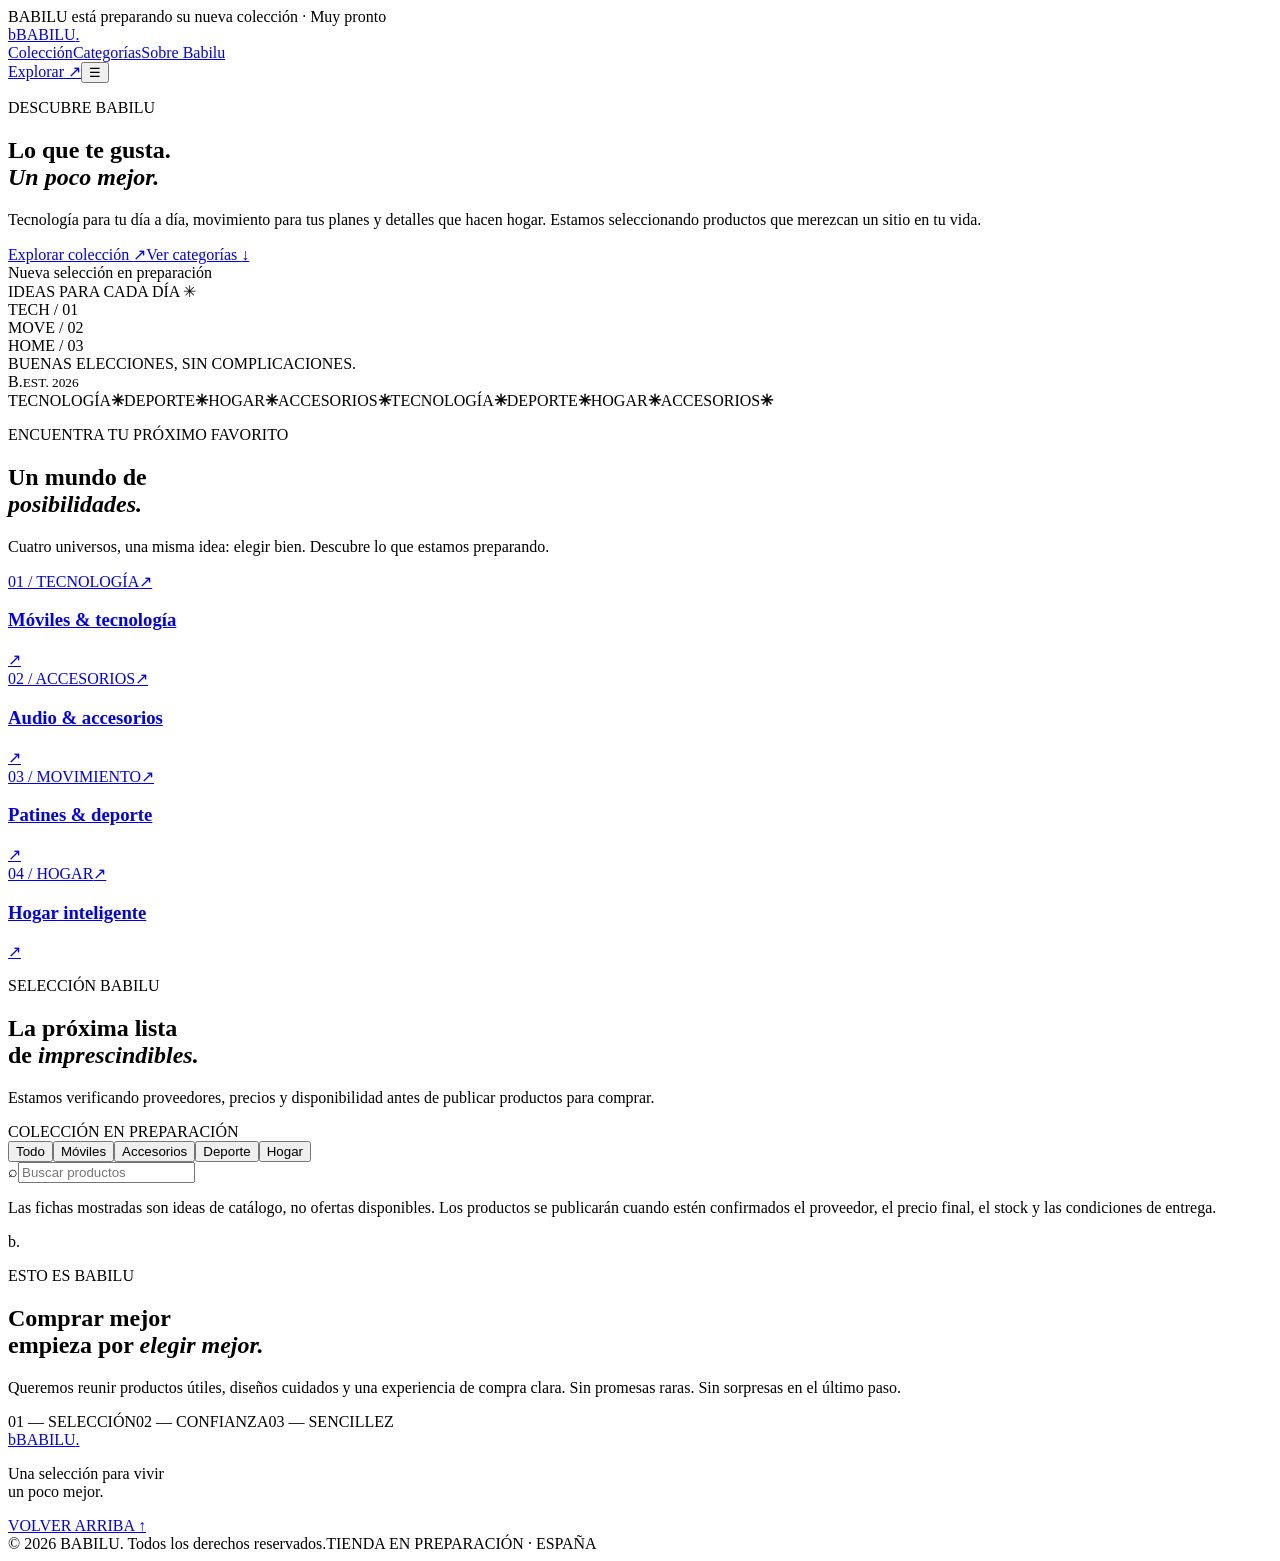
==== commit 6a128ea4: "Add files via upload" ====
--- a/index.html
+++ b/index.html
@@ -1,68 +1,67 @@
 <!doctype html>
 <html lang="es">
 <head>
-<meta charset="utf-8">
-<meta name="viewport" content="width=device-width,initial-scale=1,viewport-fit=cover">
-<meta name="theme-color" content="#09090d">
-<meta name="description" content="BABILU: gadgets y productos que marcan tendencia.">
-<link rel="manifest" href="manifest.webmanifest">
-<link rel="icon" href="icon.svg" type="image/svg+xml">
-<title>BABILU — Lo ves. Lo quieres. Lo tienes.</title>
-<style>
-:root{--bg:#09090d;--panel:#111119;--panel2:#181824;--line:#29283a;--text:#f8f7ff;--muted:#aaa8ba;--purple:#9b70ff;--purple2:#7146df;--pink:#d6a8ff;--green:#7de0b0;--r:20px}
-*{box-sizing:border-box}html{scroll-behavior:smooth}body{margin:0;background:radial-gradient(ellipse at 80% -10%,#291747 0,transparent 35%),var(--bg);color:var(--text);font-family:Inter,-apple-system,BlinkMacSystemFont,"Segoe UI",sans-serif}
-button,input{font:inherit}button{cursor:pointer}.wrap{width:min(1120px,92%);margin:auto}
-header{position:sticky;top:0;z-index:10;background:#09090deF;backdrop-filter:blur(18px);border-bottom:1px solid #242333}
-.nav{height:70px;display:flex;align-items:center;justify-content:space-between;gap:14px}.brand{font-weight:950;letter-spacing:2px;font-size:25px}.brand span{color:var(--purple)}.navright{display:flex;gap:9px;align-items:center}
-.pill{border:1px solid var(--line);background:#151520;color:var(--text);border-radius:999px;padding:10px 14px}.cartbtn{position:relative}.count{display:inline-grid;place-items:center;background:var(--purple);color:#10091e;border-radius:99px;min-width:20px;height:20px;font-size:12px;font-weight:900;margin-left:5px}
-.hero{padding:58px 0 34px;display:grid;grid-template-columns:1.2fr .8fr;gap:30px;align-items:center}.eyebrow{color:var(--pink);text-transform:uppercase;letter-spacing:2px;font-size:11px;font-weight:800}.hero h1{font-size:clamp(40px,7vw,76px);line-height:.98;letter-spacing:-3px;margin:14px 0}.hero h1 em{font-style:normal;color:var(--purple)}.hero p{color:var(--muted);font-size:16px;line-height:1.6;max-width:520px}.actions{display:flex;gap:10px;flex-wrap:wrap;margin-top:24px}.primary,.secondary{border:0;border-radius:13px;padding:13px 18px;font-weight:850}.primary{background:linear-gradient(135deg,var(--purple),#c18cff);color:#10091e}.secondary{background:#1a1925;color:var(--text);border:1px solid var(--line)}
-.heroart{min-height:270px;border:1px solid #3b2b59;border-radius:28px;background:linear-gradient(145deg,#25143e,#12121d 65%);display:grid;place-items:center;position:relative;overflow:hidden}.orb{width:210px;height:210px;border-radius:50%;background:radial-gradient(circle at 35% 30%,#e4c9ff,#9c65ff 35%,#4b2694 70%);box-shadow:0 0 90px #8b55ff77;display:grid;place-items:center;font-size:90px;transform:rotate(-12deg)}.sticker{position:absolute;right:18px;bottom:18px;background:#0c0b13;border:1px solid #51406d;padding:10px 14px;border-radius:12px;font-size:12px;font-weight:800}
-.toolbar{display:flex;gap:10px;align-items:center;justify-content:space-between;flex-wrap:wrap;margin:24px 0 18px}.search{flex:1;min-width:220px;background:var(--panel);border:1px solid var(--line);border-radius:13px;color:white;padding:13px 15px;outline:none}.search:focus{border-color:var(--purple)}.filters{display:flex;gap:7px;overflow:auto;padding:2px 0}.filter{white-space:nowrap;border:1px solid var(--line);background:var(--panel);color:var(--muted);border-radius:99px;padding:10px 13px}.filter.active{background:#38245c;color:white;border-color:#7951b7}
-.sectionhead{display:flex;align-items:end;justify-content:space-between;margin:35px 0 16px}.sectionhead h2{margin:0;font-size:26px}.sectionhead small{color:var(--muted)}
-.grid{display:grid;grid-template-columns:repeat(3,1fr);gap:15px;padding-bottom:55px}.product{background:linear-gradient(160deg,#171722,#101017);border:1px solid var(--line);border-radius:18px;overflow:hidden;position:relative}.visual{height:175px;display:grid;place-items:center;background:radial-gradient(circle at 50% 50%,#3c285c,#1b1728 58%,#12121a);font-size:68px;position:relative}.tag{position:absolute;top:12px;left:12px;background:#e6d7ff;color:#24113f;border-radius:99px;padding:6px 9px;font-size:10px;font-weight:900}.heart{position:absolute;top:10px;right:10px;background:#0b0a12b8;border:1px solid #ffffff25;color:white;border-radius:50%;width:35px;height:35px;font-size:18px}.pbody{padding:14px}.pbody h3{margin:0 0 7px;font-size:16px}.pbody p{margin:0;color:var(--muted);font-size:12px;line-height:1.45;min-height:34px}.priceRow{display:flex;align-items:center;justify-content:space-between;margin-top:14px;gap:8px}.price{font-weight:900;font-size:19px}.add{background:var(--purple);color:#130a22;border:0;border-radius:10px;padding:9px 12px;font-weight:900}
-.note{border:1px solid #4c3a6b;background:#171222;border-radius:14px;padding:13px 15px;color:#d7c9ef;font-size:12px;line-height:1.5;margin:0 0 30px}
-footer{border-top:1px solid var(--line);padding:28px 0 40px;color:var(--muted);font-size:12px;line-height:1.7}.footrow{display:flex;justify-content:space-between;gap:20px;flex-wrap:wrap}.footbrand{font-size:19px;color:white;font-weight:950;letter-spacing:2px}
-.overlay{position:fixed;inset:0;background:#000a;z-index:20;display:none;justify-content:flex-end}.overlay.open{display:flex}.drawer{width:min(430px,100%);height:100%;background:#111119;border-left:1px solid var(--line);padding:22px;overflow:auto}.drawhead{display:flex;justify-content:space-between;align-items:center}.drawhead h2{margin:0}.close{background:#242333;border:0;color:white;border-radius:10px;padding:9px 12px}.cartitem{display:flex;justify-content:space-between;gap:12px;border-bottom:1px solid var(--line);padding:14px 0}.cartitem small{color:var(--muted)}.qty{display:flex;align-items:center;gap:8px}.qty button{border:1px solid var(--line);background:#242333;color:white;border-radius:8px;width:27px;height:27px}.total{display:flex;justify-content:space-between;font-weight:900;font-size:20px;margin:20px 0}.full{width:100%}.empty{color:var(--muted);padding:35px 0;text-align:center}
-@media(max-width:760px){.hero{grid-template-columns:1fr;padding-top:38px}.heroart{min-height:210px}.orb{width:155px;height:155px;font-size:65px}.grid{grid-template-columns:repeat(2,minmax(0,1fr));gap:10px}.visual{height:135px;font-size:55px}.pbody{padding:11px}.pbody h3{font-size:14px}.price{font-size:16px}.add{padding:8px 9px}.sectionhead h2{font-size:22px}}
-@media(max-width:380px){.grid{grid-template-columns:1fr}.visual{height:160px}}
-</style>
+  <meta charset="utf-8">
+  <meta name="viewport" content="width=device-width,initial-scale=1">
+  <meta name="theme-color" content="#f7f7f4">
+  <meta name="description" content="BABILU: tecnología, accesorios, patines y hogar. Estamos preparando nuestra selección de productos.">
+  <title>BABILU — Tecnología, deporte y hogar</title>
+  <link rel="preconnect" href="https://fonts.googleapis.com">
+  <link rel="preconnect" href="https://fonts.gstatic.com" crossorigin>
+  <link href="https://fonts.googleapis.com/css2?family=DM+Sans:wght@400;500;600;700;800&family=Manrope:wght@400;500;600;700;800&display=swap" rel="stylesheet">
+  <link rel="stylesheet" href="./assets/styles.css">
+  <script src="./assets/catalog.js" defer></script>
 </head>
 <body>
-<header><div class="wrap nav"><div class="brand">BABI<span>LU</span></div><div class="navright"><button class="pill" id="favToggle">♡ Favoritos</button><button class="pill cartbtn" id="openCart">🛒 Carrito <span class="count" id="cartCount">0</span></button></div></div></header>
-<main class="wrap">
-<section class="hero"><div><div class="eyebrow">Descubre lo que está en tendencia</div><h1>LO VES.<br><em>LO QUIERES.</em><br>LO TIENES.</h1><p>Gadgets, accesorios y pequeños inventos que hacen tu día más fácil. Descubre tus próximos favoritos en BABILU.</p><div class="actions"><button class="primary" onclick="document.querySelector('#catalogo').scrollIntoView({behavior:'smooth'})">Explorar productos ↘</button><button class="secondary" onclick="setCategory('Todos')">Ver novedades</button></div></div><div class="heroart"><div class="orb">✦</div><div class="sticker">TENDENCIAS · BABILU</div></div></section>
-<div class="note">VERSIÓN DE PRUEBA: los artículos y precios que aparecen son ejemplos de diseño, no ofertas ni productos disponibles para comprar todavía. El carrito funciona en este dispositivo, pero el pago y los pedidos reales aún no están conectados.</div>
-<section id="catalogo"><div class="sectionhead"><div><div class="eyebrow">La selección BABILU</div><h2>Descubre el catálogo</h2></div><small id="resultCount">6 ideas</small></div>
-<div class="toolbar"><input class="search" id="search" placeholder="Buscar un gadget..." aria-label="Buscar productos"><div class="filters" id="filters"></div></div><div class="grid" id="products"></div></section>
-</main>
-<footer><div class="wrap footrow"><div><div class="footbrand">BABILU</div>Lo ves. Lo quieres. Lo tienes.<br>© <span id="year"></span> BABILU</div><div>Catálogo de demostración<br>Contacto y condiciones comerciales: pendientes de configurar.</div></div></footer>
-<div class="overlay" id="overlay"><aside class="drawer"><div class="drawhead"><h2>Tu carrito</h2><button class="close" id="closeCart">Cerrar ✕</button></div><div id="cartItems"></div><div class="total"><span>Total de ejemplo</span><span id="total">0,00 €</span></div><button class="primary full" id="checkout">Continuar</button><p style="color:var(--muted);font-size:12px;line-height:1.5">El proceso de pago está desactivado en esta versión. No introduzcas datos personales ni bancarios.</p></aside></div>
-<script>
-const products=[
-{id:1,name:"Lámpara LED ambiental",cat:"Iluminación",emoji:"💡",price:14.90,tag:"Tendencia",desc:"Una idea de iluminación decorativa para tu espacio."},
-{id:2,name:"Mini aspiradora portátil",cat:"Gadgets",emoji:"🌀",price:19.90,tag:"Práctico",desc:"Concepto compacto para pequeñas limpiezas."},
-{id:3,name:"Soporte ajustable para móvil",cat:"Accesorios",emoji:"📱",price:9.90,tag:"Favorito",desc:"Una solución sencilla para colocar el teléfono."},
-{id:4,name:"Proyector de estrellas",cat:"Iluminación",emoji:"🌌",price:24.90,tag:"Novedad",desc:"Ambiente visual para habitaciones y rincones."},
-{id:5,name:"Organizador de cables",cat:"Accesorios",emoji:"🔌",price:7.90,tag:"Útil",desc:"Una idea para mantener los cables ordenados."},
-{id:6,name:"Ventilador USB compacto",cat:"Gadgets",emoji:"🪭",price:12.90,tag:"Popular",desc:"Gadget pequeño para escritorio o viaje."}
-];
-let cart=JSON.parse(localStorage.getItem("babilu_cart")||"{}"),favorites=JSON.parse(localStorage.getItem("babilu_favs")||"[]"),category="Todos",onlyFav=false;
-const money=n=>n.toLocaleString("es-ES",{style:"currency",currency:"EUR"});
-function save(){localStorage.setItem("babilu_cart",JSON.stringify(cart));localStorage.setItem("babilu_favs",JSON.stringify(favorites));}
-function setCategory(c){category=c;renderFilters();renderProducts();}
-window.setCategory=setCategory;
-function renderFilters(){let cats=["Todos","Gadgets","Accesorios","Iluminación"];document.getElementById("filters").innerHTML=cats.map(c=>`<button class="filter ${category===c?"active":""}" onclick="setCategory('${c}')">${c}</button>`).join("");}
-function renderProducts(){let q=document.getElementById("search").value.toLowerCase();let list=products.filter(p=>(category==="Todos"||p.cat===category)&&(!onlyFav||favorites.includes(p.id))&&(p.name.toLowerCase().includes(q)||p.desc.toLowerCase().includes(q)));document.getElementById("resultCount").textContent=list.length+" ideas";document.getElementById("products").innerHTML=list.map(p=>`<article class="product"><div class="visual"><span class="tag">${p.tag}</span><button class="heart" aria-label="Favorito" onclick="toggleFav(${p.id})">${favorites.includes(p.id)?"♥":"♡"}</button>${p.emoji}</div><div class="pbody"><h3>${p.name}</h3><p>${p.desc}</p><div class="priceRow"><span class="price">${money(p.price)}</span><button class="add" onclick="add(${p.id})">Añadir +</button></div></div></article>`).join("")||'<div class="empty">No hay productos con esa búsqueda.</div>';}
-function toggleFav(id){favorites=favorites.includes(id)?favorites.filter(x=>x!==id):[...favorites,id];save();renderProducts();}
-function add(id){cart[id]=(cart[id]||0)+1;save();renderCart();}
-function change(id,d){cart[id]=(cart[id]||0)+d;if(cart[id]<=0)delete cart[id];save();renderCart();}
-function renderCart(){let count=Object.values(cart).reduce((a,b)=>a+b,0),total=0;document.getElementById("cartCount").textContent=count;let items=Object.entries(cart);document.getElementById("cartItems").innerHTML=items.length?items.map(([id,n])=>{let p=products.find(x=>x.id==id);total+=p.price*n;return `<div class="cartitem"><div><strong>${p.emoji} ${p.name}</strong><br><small>${money(p.price)} · precio de ejemplo</small></div><div class="qty"><button onclick="change(${id},-1)">−</button>${n}<button onclick="change(${id},1)">+</button></div></div>`}).join(""):'<div class="empty">Tu carrito está vacío. ¡Explora el catálogo!</div>';document.getElementById("total").textContent=money(total);}
-document.getElementById("search").addEventListener("input",renderProducts);
-document.getElementById("favToggle").onclick=()=>{onlyFav=!onlyFav;document.getElementById("favToggle").textContent=onlyFav?"♡ Ver todo":"♡ Favoritos";renderProducts();document.getElementById("catalogo").scrollIntoView({behavior:"smooth"});};
-document.getElementById("openCart").onclick=()=>document.getElementById("overlay").classList.add("open");
-document.getElementById("closeCart").onclick=()=>document.getElementById("overlay").classList.remove("open");
-document.getElementById("overlay").onclick=e=>{if(e.target.id==="overlay")e.currentTarget.classList.remove("open")};
-document.getElementById("checkout").onclick=()=>alert("¡Gracias por probar BABILU! El pago aún no está conectado. Esta cesta es solo una demostración; no se ha creado ningún pedido.");
-document.getElementById("year").textContent=new Date().getFullYear();renderFilters();renderProducts();renderCart();
-</script><script>if("serviceWorker" in navigator){window.addEventListener("load",()=>navigator.serviceWorker.register("./sw.js").catch(()=>{}));}</script>
-</body></html>+  <div class="announcement">BABILU está preparando su nueva colección <span>·</span> Muy pronto</div>
+  <header class="site-header">
+    <a class="brand" href="#inicio" aria-label="BABILU inicio"><span class="brand-mark">b</span><span>BABILU<span class="brand-dot">.</span></span></a>
+    <nav class="desktop-nav" aria-label="Navegación principal">
+      <a href="#coleccion">Colección</a><a href="#categorias">Categorías</a><a href="#nosotros">Sobre Babilu</a>
+    </nav>
+    <div class="header-actions"><a class="header-link" href="#coleccion">Explorar <span>↗</span></a><button class="menu-toggle" id="menuToggle" aria-label="Abrir menú" aria-expanded="false">☰</button></div>
+  </header>
+  <main id="inicio">
+    <section class="hero wrap">
+      <div class="hero-copy">
+        <p class="eyebrow"><span class="eyebrow-line"></span> DESCUBRE BABILU</p>
+        <h1>Lo que te gusta.<br><em>Un poco mejor.</em></h1>
+        <p class="hero-text">Tecnología para tu día a día, movimiento para tus planes y detalles que hacen hogar. Estamos seleccionando productos que merezcan un sitio en tu vida.</p>
+        <div class="hero-buttons"><a class="button button-dark" href="#coleccion">Explorar colección <span>↗</span></a><a class="text-button" href="#categorias">Ver categorías <span>↓</span></a></div>
+        <div class="hero-note"><span class="note-dot"></span> Nueva selección en preparación</div>
+      </div>
+      <div class="hero-art" aria-label="Composición gráfica de tecnología, deporte y hogar">
+        <div class="art-orbit orbit-one"></div><div class="art-orbit orbit-two"></div>
+        <div class="art-label label-top">IDEAS PARA CADA DÍA <span>✳</span></div>
+        <div class="art-card art-card-phone"><div class="phone-camera"></div><div class="phone-screen"><span class="screen-glow"></span></div><span class="art-caption">TECH / 01</span></div>
+        <div class="art-card art-card-skate"><div class="skate-wheel w1"></div><div class="skate-wheel w2"></div><div class="skate-wheel w3"></div><div class="skate-boot"></div><span class="art-caption">MOVE / 02</span></div>
+        <div class="art-card art-card-home"><div class="lamp-shade"></div><div class="lamp-stem"></div><div class="lamp-base"></div><span class="art-caption">HOME / 03</span></div>
+        <div class="art-label label-bottom">BUENAS ELECCIONES, SIN COMPLICACIONES.</div>
+        <div class="hero-stamp">B<span>.</span><small>EST. 2026</small></div>
+      </div>
+    </section>
+    <section class="ticker" aria-label="Categorías Babilu"><div class="ticker-track"><span>TECNOLOGÍA</span><b>✳</b><span>DEPORTE</span><b>✳</b><span>HOGAR</span><b>✳</b><span>ACCESORIOS</span><b>✳</b><span>TECNOLOGÍA</span><b>✳</b><span>DEPORTE</span><b>✳</b><span>HOGAR</span><b>✳</b><span>ACCESORIOS</span><b>✳</b></div></section>
+    <section class="section wrap" id="categorias">
+      <div class="section-heading"><div><p class="eyebrow">ENCUENTRA TU PRÓXIMO FAVORITO</p><h2>Un mundo de<br><em>posibilidades.</em></h2></div><p class="section-intro">Cuatro universos, una misma idea: elegir bien. Descubre lo que estamos preparando.</p></div>
+      <div class="category-grid">
+        <a class="category-card cat-tech" href="#coleccion" data-jump-category="Móviles"><div class="cat-top"><span>01 / TECNOLOGÍA</span><span>↗</span></div><div class="cat-visual visual-tech"><div class="mini-phone"></div><div class="mini-bud bud-a"></div><div class="mini-bud bud-b"></div></div><div class="cat-bottom"><h3>Móviles & tecnología</h3><span class="round-arrow">↗</span></div></a>
+        <a class="category-card cat-audio" href="#coleccion" data-jump-category="Audio y accesorios"><div class="cat-top"><span>02 / ACCESORIOS</span><span>↗</span></div><div class="cat-visual visual-audio"><div class="headphone"><i></i></div><div class="watch-face"></div></div><div class="cat-bottom"><h3>Audio & accesorios</h3><span class="round-arrow">↗</span></div></a>
+        <a class="category-card cat-sport" href="#coleccion" data-jump-category="Patines y deporte"><div class="cat-top"><span>03 / MOVIMIENTO</span><span>↗</span></div><div class="cat-visual visual-sport"><div class="roller"><i></i><i></i><i></i><i></i></div></div><div class="cat-bottom"><h3>Patines & deporte</h3><span class="round-arrow">↗</span></div></a>
+        <a class="category-card cat-home" href="#coleccion" data-jump-category="Hogar inteligente"><div class="cat-top"><span>04 / HOGAR</span><span>↗</span></div><div class="cat-visual visual-home"><div class="home-lamp"><i></i></div><div class="home-orb"></div></div><div class="cat-bottom"><h3>Hogar inteligente</h3><span class="round-arrow">↗</span></div></a>
+      </div>
+    </section>
+    <section class="product-section" id="coleccion"><div class="wrap">
+      <div class="section-heading product-heading"><div><p class="eyebrow">SELECCIÓN BABILU</p><h2>La próxima lista<br>de <em>imprescindibles.</em></h2></div><div class="product-side"><p>Estamos verificando proveedores, precios y disponibilidad antes de publicar productos para comprar.</p><span class="coming-pill"><i></i> COLECCIÓN EN PREPARACIÓN</span></div></div>
+      <div class="catalog-controls"><div class="filters" id="filters"><button class="filter active" data-filter="Todos">Todo</button><button class="filter" data-filter="Móviles">Móviles</button><button class="filter" data-filter="Audio y accesorios">Accesorios</button><button class="filter" data-filter="Patines y deporte">Deporte</button><button class="filter" data-filter="Hogar inteligente">Hogar</button></div><label class="search-box"><span>⌕</span><input id="productSearch" type="search" placeholder="Buscar productos" aria-label="Buscar productos"></label></div>
+      <div class="product-grid" id="productGrid" aria-live="polite"></div>
+      <p class="catalog-footnote">Las fichas mostradas son ideas de catálogo, no ofertas disponibles. Los productos se publicarán cuando estén confirmados el proveedor, el precio final, el stock y las condiciones de entrega.</p>
+    </div></section>
+    <section class="manifesto wrap" id="nosotros"><div class="manifesto-mark">b<span>.</span></div><div class="manifesto-copy"><p class="eyebrow">ESTO ES BABILU</p><h2>Comprar mejor<br>empieza por <em>elegir mejor.</em></h2><p>Queremos reunir productos útiles, diseños cuidados y una experiencia de compra clara. Sin promesas raras. Sin sorpresas en el último paso.</p></div><div class="manifesto-side"><span>01 — SELECCIÓN</span><span>02 — CONFIANZA</span><span>03 — SENCILLEZ</span></div></section>
+  </main>
+  <footer class="footer"><div class="wrap footer-main"><a class="brand brand-footer" href="#inicio"><span class="brand-mark">b</span><span>BABILU<span class="brand-dot">.</span></span></a><p>Una selección para vivir<br>un poco mejor.</p><a class="back-top" href="#inicio">VOLVER ARRIBA ↑</a></div><div class="wrap footer-bottom"><span>© 2026 BABILU. Todos los derechos reservados.</span><span>TIENDA EN PREPARACIÓN · ESPAÑA</span></div></footer>
+  <script>
+    document.getElementById('menuToggle').addEventListener('click',()=>{const h=document.querySelector('.site-header');const b=document.getElementById('menuToggle');h.classList.toggle('menu-open');b.setAttribute('aria-expanded',h.classList.contains('menu-open'));});
+    document.querySelectorAll('[data-jump-category]').forEach(a=>a.addEventListener('click',()=>{const c=a.dataset.jumpCategory;document.querySelectorAll('.filter').forEach(b=>b.classList.toggle('active',b.dataset.filter===c));window.babiluFilter?.(c);}));
+  </script>
+</body>
+</html>
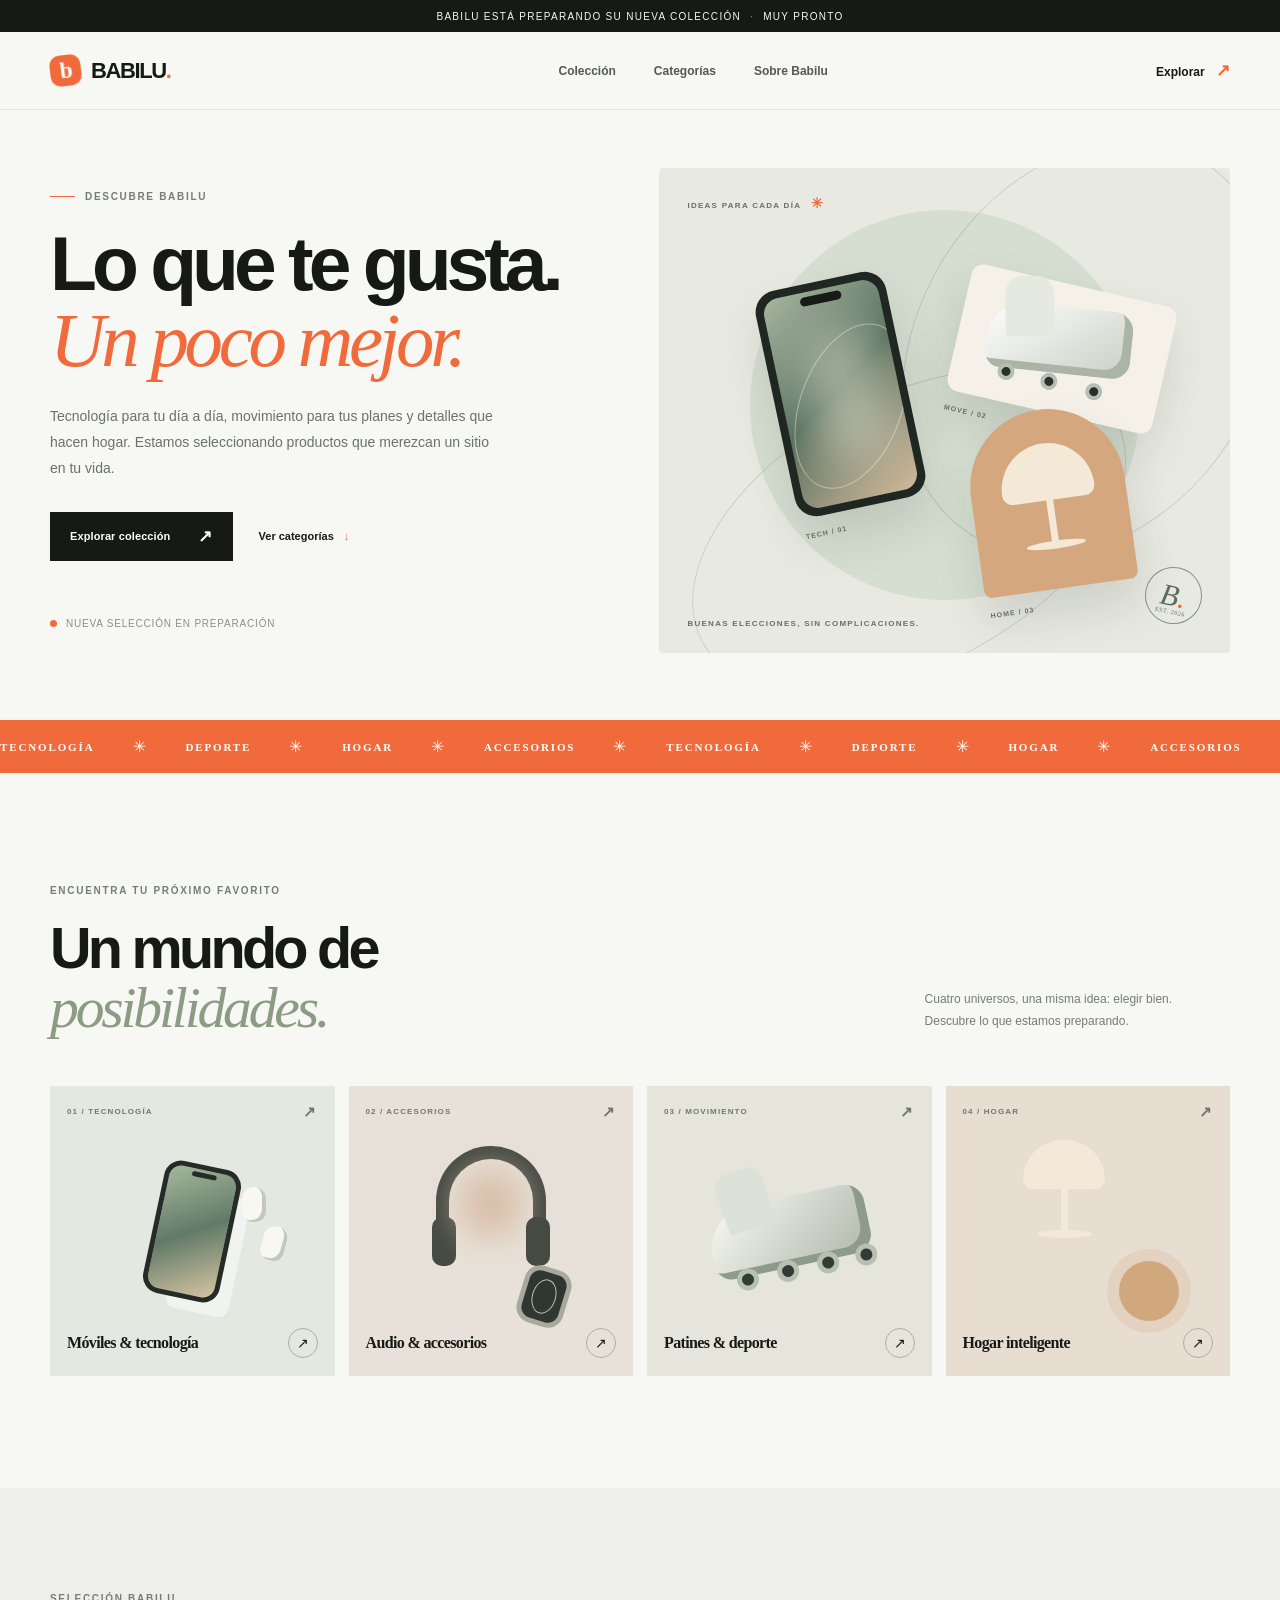
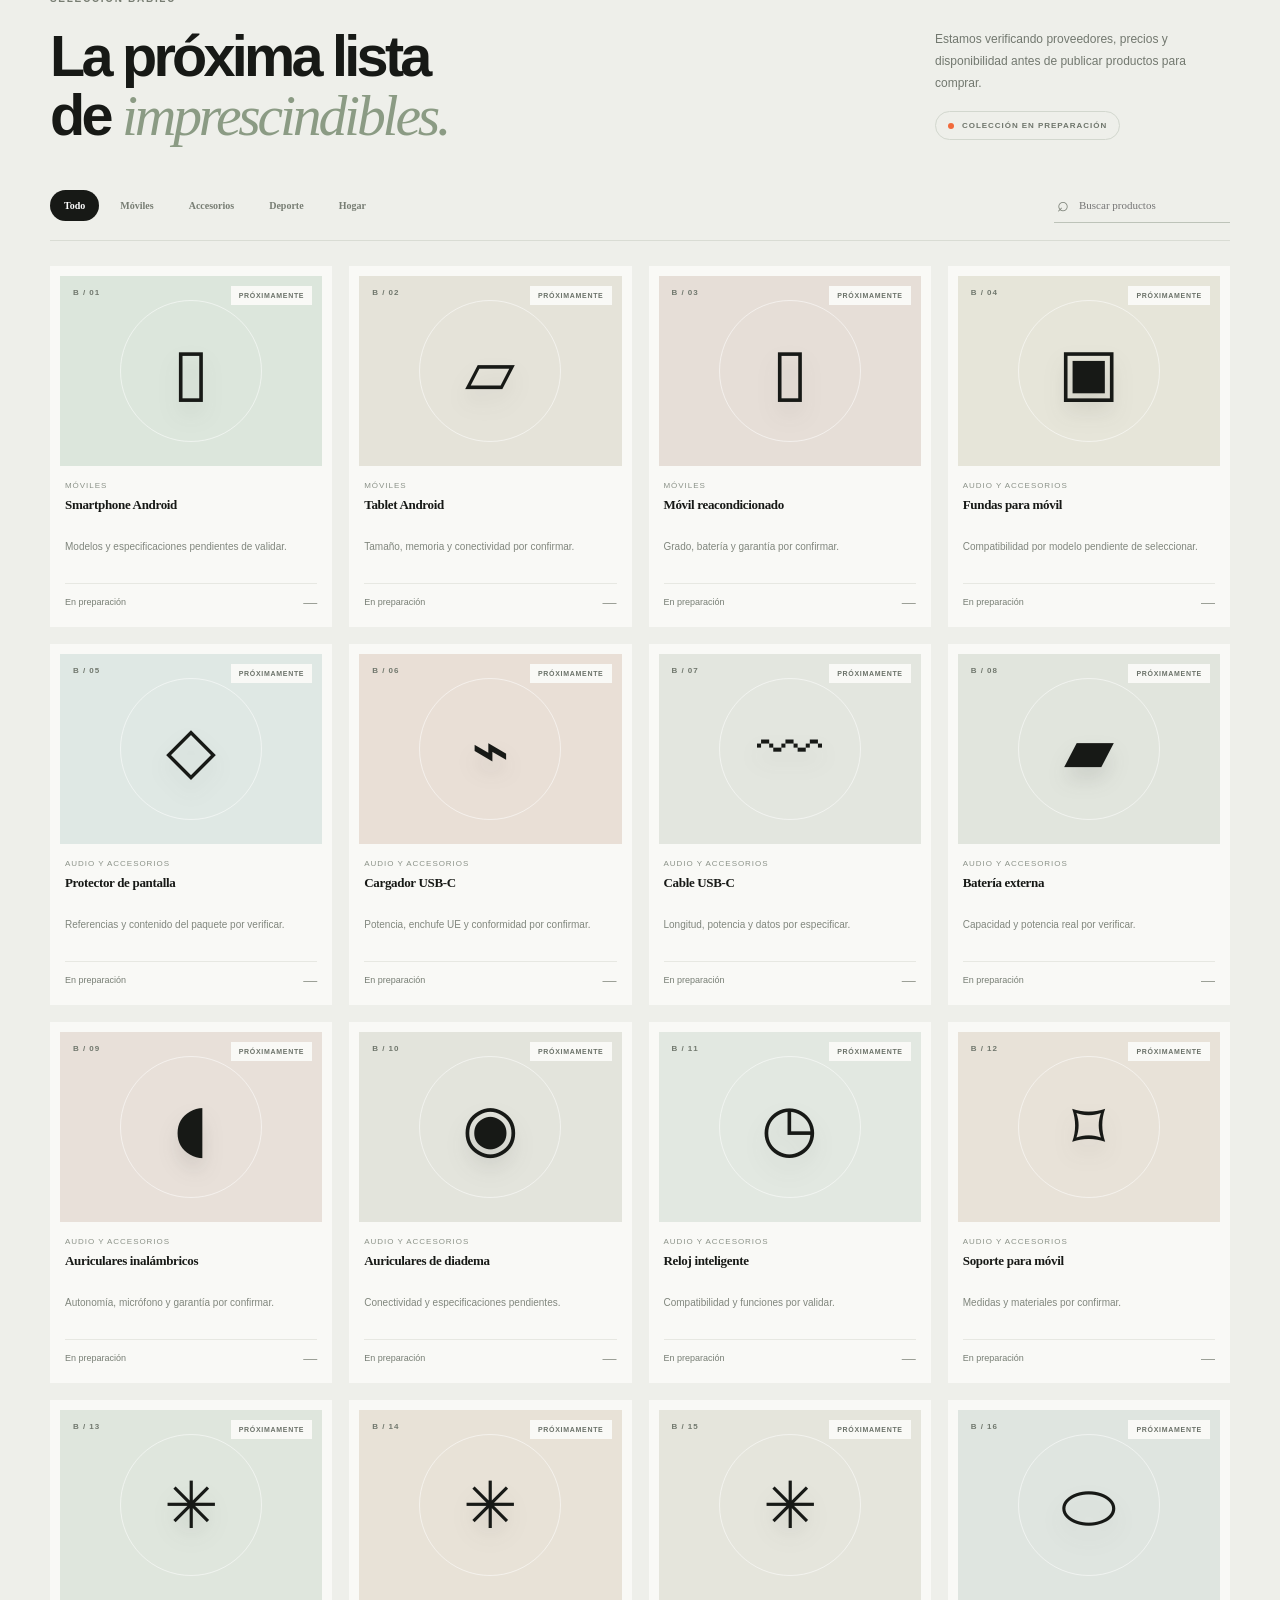
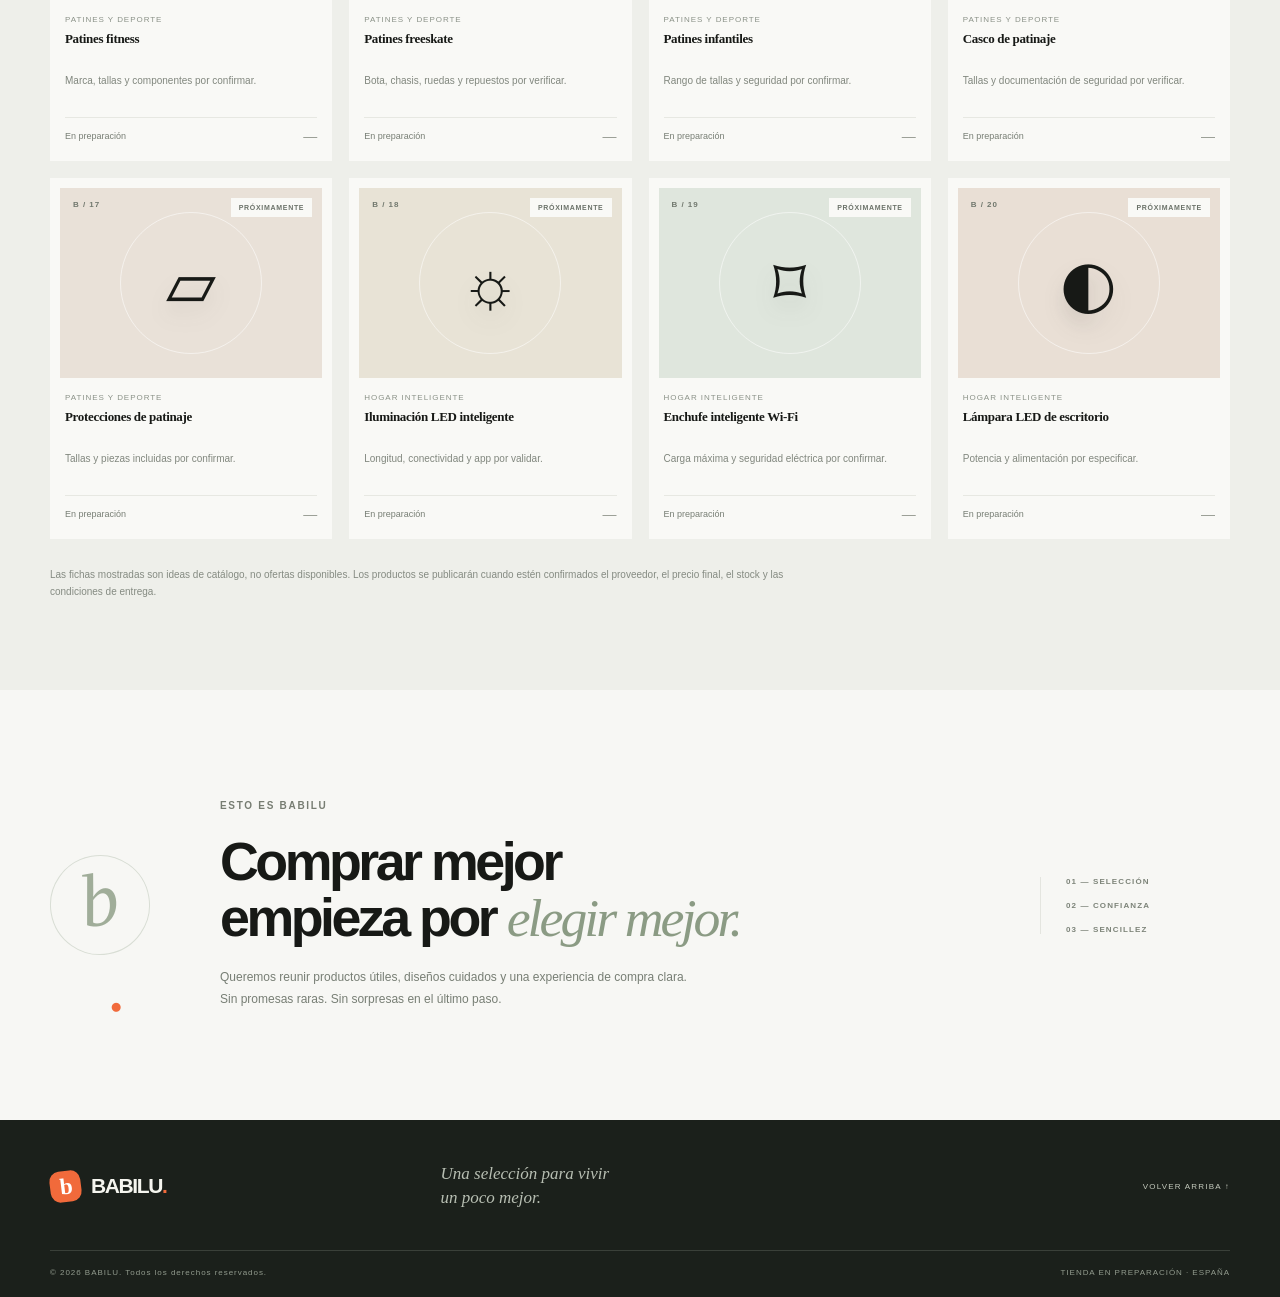
==== commit abaf35c1: "Add files via upload" ====
--- a/index.html
+++ b/index.html
@@ -9,8 +9,13 @@
   <link rel="preconnect" href="https://fonts.googleapis.com">
   <link rel="preconnect" href="https://fonts.gstatic.com" crossorigin>
   <link href="https://fonts.googleapis.com/css2?family=DM+Sans:wght@400;500;600;700;800&family=Manrope:wght@400;500;600;700;800&display=swap" rel="stylesheet">
-  <link rel="stylesheet" href="./assets/styles.css">
-  <script src="./assets/catalog.js" defer></script>
+<style>
+:root{--ink:#171916;--muted:#777b73;--paper:#f7f7f4;--white:#fff;--line:#e4e5df;--orange:#f16a3b;--green:#dce8d8;--serif:Georgia,'Times New Roman',serif}*{box-sizing:border-box}html{scroll-behavior:smooth}body{margin:0;background:var(--paper);color:var(--ink);font-family:'DM Sans',sans-serif;-webkit-font-smoothing:antialiased}a{color:inherit;text-decoration:none}.wrap{width:min(1180px,calc(100% - 56px));margin:auto}.announcement{height:32px;background:var(--ink);color:#f7f7f4;display:flex;align-items:center;justify-content:center;font-size:10px;letter-spacing:.13em;text-transform:uppercase}.announcement span{color:var(--orange);padding:0 9px}.site-header{height:78px;padding:0 max(28px,calc((100vw - 1180px)/2));display:flex;align-items:center;justify-content:space-between;border-bottom:1px solid var(--line);background:rgba(247,247,244,.94);position:sticky;top:0;z-index:20;backdrop-filter:blur(14px)}.brand{display:flex;align-items:center;gap:10px;font:800 22px Manrope,sans-serif;letter-spacing:-1.4px}.brand-mark{display:grid;place-items:center;width:31px;height:31px;border-radius:10px;background:var(--orange);color:white;font:800 23px Georgia;transform:rotate(-7deg)}.brand-dot{color:var(--orange)}.desktop-nav{display:flex;gap:38px;margin-left:60px}.desktop-nav a,.header-link{font-size:12px;font-weight:600}.desktop-nav a{color:#555950;transition:color .2s}.desktop-nav a:hover,.header-link:hover{color:var(--orange)}.header-link span{color:var(--orange);font-size:17px;margin-left:8px}.menu-toggle{display:none;border:0;background:none;font-size:22px}.hero{min-height:610px;display:grid;grid-template-columns:1fr 1.02fr;align-items:center;gap:50px;padding-top:45px;padding-bottom:55px}.eyebrow{font-size:10px;letter-spacing:.17em;font-weight:700;color:#777d72;margin:0 0 23px;display:flex;align-items:center;gap:10px}.eyebrow-line{height:1px;width:25px;background:var(--orange)}h1,h2,h3,p{margin-top:0}h1,h2{font-family:Manrope,sans-serif;letter-spacing:-.065em;font-weight:600}h1{font-size:clamp(48px,6vw,78px);line-height:.99;margin-bottom:25px}h1 em,h2 em{font-family:var(--serif);font-weight:400;letter-spacing:-.055em}h1 em{color:var(--orange)}.hero-text{font-size:14px;line-height:1.85;color:#6c7169;max-width:455px;margin-bottom:30px}.hero-buttons{display:flex;align-items:center;gap:26px}.button{height:49px;padding:0 20px;display:inline-flex;align-items:center;gap:28px;font-size:11px;font-weight:700;letter-spacing:.01em}.button-dark{background:var(--ink);color:white;transition:background .2s,transform .2s}.button-dark:hover{background:var(--orange);transform:translateY(-2px)}.button span{font-size:17px}.text-button{font-size:11px;font-weight:700}.text-button span{color:var(--orange);padding-left:7px}.hero-note{margin-top:57px;color:#8b9087;font-size:10px;letter-spacing:.08em;text-transform:uppercase;display:flex;align-items:center;gap:9px}.note-dot,.coming-pill i{width:7px;height:7px;border-radius:50%;background:var(--orange);display:inline-block}.hero-art{height:485px;position:relative;background:#e8e9e1;overflow:hidden;border-radius:4px}.hero-art:before{content:'';position:absolute;width:390px;height:390px;border-radius:50%;background:#d5ded0;left:50%;top:49%;transform:translate(-50%,-50%)}.art-orbit{position:absolute;border:1px solid rgba(23,25,22,.13);border-radius:50%;left:50%;top:49%;transform:translate(-50%,-50%)}.orbit-one{width:470px;height:270px;rotate:-28deg}.orbit-two{width:340px;height:440px;rotate:32deg}.art-label{position:absolute;font-size:8px;letter-spacing:.16em;font-weight:700;color:#687064;z-index:4}.label-top{top:27px;left:28px}.label-top span{color:var(--orange);font-size:14px;margin-left:7px}.label-bottom{bottom:25px;left:28px}.art-card{position:absolute;box-shadow:0 24px 45px #343d3024}.art-card-phone{width:133px;height:230px;left:20%;top:23%;border-radius:22px;background:#202622;rotate:-12deg;padding:8px}.phone-screen{height:100%;border-radius:16px;background:linear-gradient(145deg,#a7b6a0,#526c5a 48%,#d4b99a);position:relative;overflow:hidden}.phone-screen:after{content:'';position:absolute;width:100px;height:170px;border:1px solid #ffffff65;border-radius:50%;left:15px;top:35px;rotate:32deg}.screen-glow{position:absolute;width:70px;height:130px;background:#e8e8d4;filter:blur(25px);left:30px;top:45px;opacity:.55}.phone-camera{position:absolute;z-index:2;top:13px;left:50%;transform:translateX(-50%);height:9px;width:42px;border-radius:10px;background:#161b17}.art-caption{position:absolute;bottom:-21px;left:3px;font-size:7px;letter-spacing:.15em;color:#667062;font-weight:700}.art-card-skate{width:210px;height:130px;right:11%;top:24%;rotate:13deg;background:#f5f1e8;border-radius:12px}.skate-boot{position:absolute;width:145px;height:67px;left:28px;top:23px;background:linear-gradient(145deg,#fff,#c9cec3);border-radius:38px 20px 18px 15px;rotate:-7deg;box-shadow:inset -9px -8px 0 #abb4a7}.skate-boot:before{content:'';position:absolute;width:49px;height:60px;left:15px;top:-27px;background:#e6e9df;border-radius:18px 18px 4px 4px;rotate:-7deg}.skate-wheel{position:absolute;z-index:2;width:17px;height:17px;border-radius:50%;background:#292f2a;border:4px solid #b6c0b1;bottom:22px}.w1{left:47px}.w2{left:91px}.w3{left:137px}.art-card-home{width:155px;height:180px;right:18%;bottom:13%;background:#d4a77f;border-radius:80px 80px 8px 8px;rotate:-8deg}.lamp-shade{position:absolute;width:93px;height:57px;background:#f4e9d6;left:31px;top:34px;border-radius:55px 55px 12px 12px}.lamp-stem{position:absolute;width:7px;height:48px;background:#f4e9d6;left:74px;top:87px}.lamp-base{position:absolute;width:60px;height:8px;background:#f4e9d6;left:48px;top:132px;border-radius:50%}.hero-stamp{position:absolute;right:28px;bottom:29px;width:57px;height:57px;border:1px solid #879184;border-radius:50%;display:flex;align-items:center;justify-content:center;font:italic 30px Georgia;color:#5c6b5b;rotate:12deg}.hero-stamp span{color:var(--orange)}.hero-stamp small{position:absolute;font:6px 'DM Sans';letter-spacing:.1em;bottom:8px}.ticker{overflow:hidden;background:var(--orange);color:#fff;height:53px;display:flex;align-items:center}.ticker-track{display:flex;align-items:center;justify-content:space-around;gap:38px;min-width:100%;white-space:nowrap;font:700 11px Manrope;letter-spacing:.17em}.ticker-track b{font-size:16px;font-weight:400}.section{padding-top:112px;padding-bottom:112px}.section-heading{display:flex;justify-content:space-between;align-items:end;margin-bottom:48px}.section-heading h2{font-size:clamp(39px,4.5vw,58px);line-height:1.03;margin:0}.section-heading h2 em{color:#8b9b84}.section-intro{max-width:270px;color:#777d73;font-size:12px;line-height:1.8;margin:0 3% 5px 20px}.category-grid{display:grid;grid-template-columns:repeat(4,1fr);gap:14px}.category-card{height:290px;padding:17px 17px 18px;display:flex;flex-direction:column;justify-content:space-between;overflow:hidden;position:relative;transition:transform .25s}.category-card:hover{transform:translateY(-5px)}.cat-tech{background:#e3e8e1}.cat-audio{background:#e8e1d9}.cat-sport{background:#e6e5dc}.cat-home{background:#e7ddd1}.cat-top,.cat-bottom{display:flex;align-items:center;justify-content:space-between;position:relative;z-index:2}.cat-top{font-size:8px;letter-spacing:.14em;font-weight:700;color:#70786d}.cat-top span:last-child{font-size:15px}.cat-bottom h3{font:600 16px Manrope;letter-spacing:-.04em;margin:0}.round-arrow{width:30px;height:30px;border:1px solid #aab0a5;border-radius:50%;display:grid;place-items:center;font-size:14px}.cat-visual{position:absolute;inset:45px 0 43px;display:grid;place-items:center}.mini-phone{width:78px;height:135px;border:5px solid #252c27;border-radius:17px;background:linear-gradient(150deg,#a6b99c,#617a68,#d7c5a4);rotate:12deg;box-shadow:20px 18px 0 -7px #ffffff70}.mini-phone:before{content:'';position:absolute;width:25px;height:5px;background:#252c27;top:3px;left:22px;border-radius:5px}.mini-bud{position:absolute;width:24px;height:35px;border-radius:15px 15px 13px 13px;background:#f8f7f0;box-shadow:inset -4px -2px 0 #c3c8bd}.bud-a{right:24%;top:28%}.bud-b{right:17%;top:47%;rotate:15deg}.headphone{width:110px;height:115px;border:13px solid #454a43;border-bottom-color:transparent;border-radius:60px 60px 0 0;position:absolute;top:15px}.headphone:before,.headphone:after{content:'';position:absolute;width:24px;height:49px;background:#454a43;border-radius:10px;top:58px}.headphone:before{left:-17px}.headphone:after{right:-17px}.headphone i{position:absolute;inset:10px;border-radius:50%;background:#d7bda6;filter:blur(17px)}.watch-face{position:absolute;width:48px;height:59px;background:#303630;border:5px solid #a8a99b;border-radius:16px;right:23%;bottom:7px;rotate:17deg}.watch-face:after{content:'';position:absolute;inset:7px;border:1px solid #b7c3ad;border-radius:50%}.roller{width:160px;height:70px;border-radius:45px 20px 20px 18px;background:linear-gradient(140deg,#f9f9f3,#aeb7a9);position:relative;rotate:-12deg;box-shadow:inset -9px -8px #8e9b8b}.roller:before{content:'';position:absolute;width:49px;height:60px;background:#dce2d7;left:18px;top:-36px;border-radius:15px 15px 3px 3px;rotate:-8deg}.roller i{position:absolute;bottom:-14px;width:22px;height:22px;border-radius:50%;background:#343b35;border:5px solid #b6c1b1}.roller i:nth-child(1){left:19px}.roller i:nth-child(2){left:60px}.roller i:nth-child(3){left:101px}.roller i:nth-child(4){left:140px}.home-lamp{position:absolute;width:100px;height:115px;left:24%;top:5px}.home-lamp:before{content:'';position:absolute;left:9px;top:4px;width:82px;height:49px;background:#f4e9d8;border-radius:50px 50px 12px 12px}.home-lamp i{position:absolute;width:7px;height:50px;background:#f4e9d8;top:48px;left:47px}.home-lamp:after{content:'';position:absolute;width:55px;height:8px;background:#f4e9d8;top:94px;left:23px;border-radius:50%}.home-orb{position:absolute;width:60px;height:60px;border-radius:50%;background:#d1a77d;right:18%;bottom:12px;box-shadow:0 0 0 12px #d1a77d33}.product-section{background:#eeefea;padding:105px 0 90px}.product-heading{margin-bottom:42px}.product-side{max-width:295px;margin-bottom:5px}.product-side p{font-size:12px;line-height:1.8;color:#72786f;margin-bottom:17px}.coming-pill{display:inline-flex;align-items:center;gap:8px;font-size:8px;font-weight:700;letter-spacing:.12em;color:#6e756b;border:1px solid #d2d7ce;border-radius:30px;padding:9px 12px}.coming-pill i{width:6px;height:6px}.catalog-controls{display:flex;justify-content:space-between;align-items:center;gap:20px;margin-bottom:25px;border-bottom:1px solid #d9dcd4;padding-bottom:17px}.filters{display:flex;gap:7px;flex-wrap:wrap}.filter{border:1px solid transparent;background:transparent;color:#777d73;padding:9px 13px;font:600 10px 'DM Sans';cursor:pointer;border-radius:30px}.filter:hover,.filter.active{background:var(--ink);color:white}.search-box{display:flex;align-items:center;gap:8px;border-bottom:1px solid #bdc3b9;padding:6px 3px;color:#7c8278}.search-box span{font-size:20px}.search-box input{border:0;outline:0;background:transparent;width:150px;font:11px 'DM Sans';color:var(--ink)}.product-grid{display:grid;grid-template-columns:repeat(4,1fr);gap:17px}.product-card{background:#f9f9f6;padding:10px;position:relative;min-width:0}.product-visual{height:190px;display:grid;place-items:center;position:relative;overflow:hidden;background:var(--tone,#e3e8e1)}.product-visual:before{content:'';position:absolute;width:140px;height:140px;border:1px solid #ffffff88;border-radius:50%}.product-symbol{font-size:65px;filter:drop-shadow(0 12px 10px #343b3520);z-index:1}.product-index{position:absolute;top:12px;left:13px;font-size:8px;letter-spacing:.12em;color:#71786e;font-weight:700}.product-status{position:absolute;right:10px;top:10px;background:#f9f9f6;color:#6b7269;padding:6px 8px;font-size:7px;letter-spacing:.1em;font-weight:700}.product-info{padding:15px 5px 7px}.product-category{font-size:8px;letter-spacing:.12em;color:#8b9288;text-transform:uppercase;margin-bottom:7px}.product-info h3{font:600 13px Manrope;letter-spacing:-.025em;margin:0 0 8px;min-height:34px}.product-description{font-size:10px;color:#81877e;line-height:1.55;min-height:31px;margin:0}.product-bottom{display:flex;align-items:center;justify-content:space-between;margin-top:13px;padding-top:10px;border-top:1px solid #e7e8e2}.product-bottom span{font-size:9px;color:#777e74}.product-bottom b{font-size:14px;color:#9b9f96;font-weight:500}.catalog-footnote{font-size:10px;line-height:1.7;color:#858b82;max-width:760px;margin:27px 0 0}.empty-state{grid-column:1/-1;padding:50px;text-align:center;color:#777;font-size:13px}.manifesto{padding-top:110px;padding-bottom:110px;display:grid;grid-template-columns:130px 1fr 190px;gap:40px;align-items:center}.manifesto-mark{width:100px;height:100px;border:1px solid #d9ded5;border-radius:50%;display:grid;place-items:center;font:italic 76px Georgia;color:#a0ad99;rotate:-10deg}.manifesto-mark span{color:var(--orange)}.manifesto-copy h2{font-size:clamp(38px,4.2vw,54px);line-height:1.04;margin:0 0 20px}.manifesto-copy h2 em{color:#8b9b84}.manifesto-copy>p:last-child{font-size:12px;line-height:1.8;color:#777e74;max-width:480px;margin:0}.manifesto-side{display:flex;flex-direction:column;gap:15px;border-left:1px solid var(--line);padding-left:25px}.manifesto-side span{font-size:8px;letter-spacing:.14em;color:#7d8479;font-weight:700}.footer{background:#1b201b;color:#f5f5ef;padding:42px 0 20px}.footer-main{display:flex;align-items:center;justify-content:space-between;padding-bottom:40px}.brand-footer{font-size:21px}.footer-main>p{font:italic 17px Georgia;color:#b7beb2;line-height:1.4;margin:0 0 0 -22%;}.back-top{font-size:8px;letter-spacing:.15em;color:#c5cabe}.footer-bottom{border-top:1px solid #3a4039;padding-top:17px;display:flex;justify-content:space-between;color:#929b8e;font-size:8px;letter-spacing:.12em}.menu-open .desktop-nav{display:flex;position:absolute;top:77px;left:0;right:0;background:var(--paper);padding:25px 28px;flex-direction:column;gap:20px;border-bottom:1px solid var(--line)}
+@media(max-width:900px){.hero{gap:25px;min-height:550px}.hero-art{height:420px}.category-grid{grid-template-columns:repeat(2,1fr)}.category-card{height:270px}.product-grid{grid-template-columns:repeat(3,1fr)}.manifesto{grid-template-columns:90px 1fr;gap:25px}.manifesto-mark{width:75px;height:75px;font-size:57px}.manifesto-side{grid-column:2;flex-direction:row;border-left:0;padding:0;gap:20px}.footer-main>p{margin-left:-10%}}
+@media(max-width:620px){.wrap{width:calc(100% - 36px)}.announcement{font-size:8px;letter-spacing:.09em}.site-header{height:65px;padding:0 18px}.brand{font-size:20px}.desktop-nav{display:none}.header-link{font-size:10px}.menu-toggle{display:block;margin-left:16px}.header-actions{display:flex;align-items:center}.hero{grid-template-columns:1fr;gap:35px;padding-top:58px;padding-bottom:45px}.hero-copy{padding:0 2px}.eyebrow{margin-bottom:18px}h1{font-size:54px}.hero-text{font-size:13px}.hero-note{margin-top:32px}.hero-art{height:355px}.art-card-phone{width:105px;height:184px;left:18%;top:23%}.art-card-skate{width:165px;height:105px;right:8%;top:22%}.skate-boot{transform:scale(.78);transform-origin:left top;left:20px;top:18px}.skate-wheel{bottom:13px;transform:scale(.8)}.w1{left:35px}.w2{left:70px}.w3{left:108px}.art-card-home{width:125px;height:145px;right:17%;bottom:12%}.lamp-shade{transform:scale(.8);transform-origin:top left;left:25px;top:27px}.lamp-stem{left:60px;top:72px;height:38px}.lamp-base{left:39px;top:108px}.hero-stamp{width:48px;height:48px;font-size:24px;right:16px;bottom:20px}.ticker{height:45px}.ticker-track{gap:25px;font-size:9px}.section{padding-top:75px;padding-bottom:75px}.section-heading{display:block;margin-bottom:30px}.section-heading h2{font-size:43px}.section-intro{margin:20px 0 0;max-width:310px}.category-grid{gap:9px}.category-card{height:220px;padding:12px}.cat-top{font-size:7px}.cat-bottom h3{font-size:12px}.round-arrow{width:25px;height:25px}.mini-phone{transform:scale(.8) rotate(12deg)}.headphone{transform:scale(.8)}.roller{transform:scale(.8) rotate(-12deg)}.product-section{padding:75px 0}.product-heading{display:block}.product-side{margin-top:22px;max-width:330px}.catalog-controls{align-items:stretch;flex-direction:column}.filters{flex-wrap:nowrap;overflow-x:auto;padding-bottom:4px}.filter{white-space:nowrap;padding:9px 11px}.search-box input{width:100%}.product-grid{grid-template-columns:repeat(2,minmax(0,1fr));gap:10px}.product-visual{height:145px}.product-symbol{font-size:50px}.product-info{padding:12px 3px 5px}.product-info h3{font-size:11px;min-height:31px}.product-description{font-size:9px}.product-bottom{margin-top:10px}.product-bottom b{font-size:12px}.manifesto{padding-top:75px;padding-bottom:75px;grid-template-columns:1fr;gap:22px}.manifesto-mark{width:65px;height:65px;font-size:50px}.manifesto-copy h2{font-size:42px}.manifesto-side{grid-column:1;gap:13px;flex-wrap:wrap}.footer{padding-top:32px}.footer-main{align-items:flex-start;gap:18px;flex-wrap:wrap;padding-bottom:27px}.footer-main>p{margin:0 auto 0 0;font-size:14px}.back-top{align-self:center}.footer-bottom{gap:12px;line-height:1.5;font-size:7px}.footer-bottom span:last-child{text-align:right}}
+@media(prefers-reduced-motion:reduce){html{scroll-behavior:auto}*,*:before,*:after{transition:none!important}}
+
+</style>
 </head>
 <body>
   <div class="announcement">BABILU está preparando su nueva colección <span>·</span> Muy pronto</div>
@@ -59,6 +64,27 @@
     <section class="manifesto wrap" id="nosotros"><div class="manifesto-mark">b<span>.</span></div><div class="manifesto-copy"><p class="eyebrow">ESTO ES BABILU</p><h2>Comprar mejor<br>empieza por <em>elegir mejor.</em></h2><p>Queremos reunir productos útiles, diseños cuidados y una experiencia de compra clara. Sin promesas raras. Sin sorpresas en el último paso.</p></div><div class="manifesto-side"><span>01 — SELECCIÓN</span><span>02 — CONFIANZA</span><span>03 — SENCILLEZ</span></div></section>
   </main>
   <footer class="footer"><div class="wrap footer-main"><a class="brand brand-footer" href="#inicio"><span class="brand-mark">b</span><span>BABILU<span class="brand-dot">.</span></span></a><p>Una selección para vivir<br>un poco mejor.</p><a class="back-top" href="#inicio">VOLVER ARRIBA ↑</a></div><div class="wrap footer-bottom"><span>© 2026 BABILU. Todos los derechos reservados.</span><span>TIENDA EN PREPARACIÓN · ESPAÑA</span></div></footer>
+
+  <script>window.BABILU_PRODUCTS={"store":"BABILU","currency":"EUR","locale":"es-ES","notice":"Productos propuestos para validar. Ninguno está disponible para compra hasta verificar proveedor, SKU, precio, stock, entrega, imágenes y documentación.","products":[{"id":"smartphone-android","name":"Smartphone Android","category":"Móviles","description":"Modelos y especificaciones pendientes de validar.","symbol":"▯","tone":"#dce6dc"},{"id":"tablet-android","name":"Tablet Android","category":"Móviles","description":"Tamaño, memoria y conectividad por confirmar.","symbol":"▱","tone":"#e5e3d9"},{"id":"movil-reacondicionado","name":"Móvil reacondicionado","category":"Móviles","description":"Grado, batería y garantía por confirmar.","symbol":"▯","tone":"#e6ded7"},{"id":"funda-movil","name":"Fundas para móvil","category":"Audio y accesorios","description":"Compatibilidad por modelo pendiente de seleccionar.","symbol":"▣","tone":"#e6e5d9"},{"id":"protector-pantalla","name":"Protector de pantalla","category":"Audio y accesorios","description":"Referencias y contenido del paquete por verificar.","symbol":"◇","tone":"#dfe8e4"},{"id":"cargador-usbc","name":"Cargador USB-C","category":"Audio y accesorios","description":"Potencia, enchufe UE y conformidad por confirmar.","symbol":"⌁","tone":"#e9dfd6"},{"id":"cable-usbc","name":"Cable USB-C","category":"Audio y accesorios","description":"Longitud, potencia y datos por especificar.","symbol":"〰","tone":"#e3e6df"},{"id":"powerbank","name":"Batería externa","category":"Audio y accesorios","description":"Capacidad y potencia real por verificar.","symbol":"▰","tone":"#e1e5dd"},{"id":"auriculares-tws","name":"Auriculares inalámbricos","category":"Audio y accesorios","description":"Autonomía, micrófono y garantía por confirmar.","symbol":"◖","tone":"#e8e0d9"},{"id":"auriculares-diadema","name":"Auriculares de diadema","category":"Audio y accesorios","description":"Conectividad y especificaciones pendientes.","symbol":"◉","tone":"#e3e4dc"},{"id":"smartwatch","name":"Reloj inteligente","category":"Audio y accesorios","description":"Compatibilidad y funciones por validar.","symbol":"◷","tone":"#e2e8e1"},{"id":"soporte-movil","name":"Soporte para móvil","category":"Audio y accesorios","description":"Medidas y materiales por confirmar.","symbol":"⌑","tone":"#e8e2d8"},{"id":"patines-fitness","name":"Patines fitness","category":"Patines y deporte","description":"Marca, tallas y componentes por confirmar.","symbol":"✳","tone":"#dfe6dd"},{"id":"patines-freeskate","name":"Patines freeskate","category":"Patines y deporte","description":"Bota, chasis, ruedas y repuestos por verificar.","symbol":"✳","tone":"#e8e2d7"},{"id":"patines-infantil","name":"Patines infantiles","category":"Patines y deporte","description":"Rango de tallas y seguridad por confirmar.","symbol":"✳","tone":"#e5e5dc"},{"id":"casco-patinaje","name":"Casco de patinaje","category":"Patines y deporte","description":"Tallas y documentación de seguridad por verificar.","symbol":"⬭","tone":"#dfe5e0"},{"id":"protecciones","name":"Protecciones de patinaje","category":"Patines y deporte","description":"Tallas y piezas incluidas por confirmar.","symbol":"▱","tone":"#e9e1d8"},{"id":"tira-led","name":"Iluminación LED inteligente","category":"Hogar inteligente","description":"Longitud, conectividad y app por validar.","symbol":"☼","tone":"#e8e3d6"},{"id":"enchufe-wifi","name":"Enchufe inteligente Wi-Fi","category":"Hogar inteligente","description":"Carga máxima y seguridad eléctrica por confirmar.","symbol":"⌑","tone":"#dfe6dd"},{"id":"lampara-led","name":"Lámpara LED de escritorio","category":"Hogar inteligente","description":"Potencia y alimentación por especificar.","symbol":"◐","tone":"#e9dfd5"}]};</script>
+  <script>
+(function(){
+  const grid=document.getElementById('productGrid');
+  const search=document.getElementById('productSearch');
+  const filters=[...document.querySelectorAll('.filter')];
+  let products=[];let active='Todos';
+  const esc=s=>String(s).replace(/[&<>"']/g,c=>({'&':'&amp;','<':'&lt;','>':'&gt;','"':'&quot;',"'":'&#39;'}[c]));
+  function render(){
+    const q=search.value.trim().toLocaleLowerCase('es');
+    const list=products.filter(p=>(active==='Todos'||p.category===active)&&(!q||(p.name+' '+p.category+' '+p.description).toLocaleLowerCase('es').includes(q)));
+    grid.innerHTML=list.length?list.map((p,i)=>`<article class="product-card"><div class="product-visual" style="--tone:${esc(p.tone)}"><span class="product-index">B / ${String(i+1).padStart(2,'0')}</span><span class="product-status">PRÓXIMAMENTE</span><span class="product-symbol" aria-hidden="true">${esc(p.symbol)}</span></div><div class="product-info"><p class="product-category">${esc(p.category)}</p><h3>${esc(p.name)}</h3><p class="product-description">${esc(p.description)}</p><div class="product-bottom"><span>En preparación</span><b>—</b></div></div></article>`).join(''):'<p class="empty-state">No encontramos productos con esa búsqueda.</p>';
+  }
+  const data=window.BABILU_PRODUCTS||{products:[]};products=data.products||[];render();
+  filters.forEach(btn=>btn.addEventListener('click',()=>{active=btn.dataset.filter;filters.forEach(b=>b.classList.toggle('active',b===btn));render();}));
+  search.addEventListener('input',render);
+  window.babiluFilter=category=>{active=category;filters.forEach(b=>b.classList.toggle('active',b.dataset.filter===category));render();};
+})();
+
+  </script>
   <script>
     document.getElementById('menuToggle').addEventListener('click',()=>{const h=document.querySelector('.site-header');const b=document.getElementById('menuToggle');h.classList.toggle('menu-open');b.setAttribute('aria-expanded',h.classList.contains('menu-open'));});
     document.querySelectorAll('[data-jump-category]').forEach(a=>a.addEventListener('click',()=>{const c=a.dataset.jumpCategory;document.querySelectorAll('.filter').forEach(b=>b.classList.toggle('active',b.dataset.filter===c));window.babiluFilter?.(c);}));
